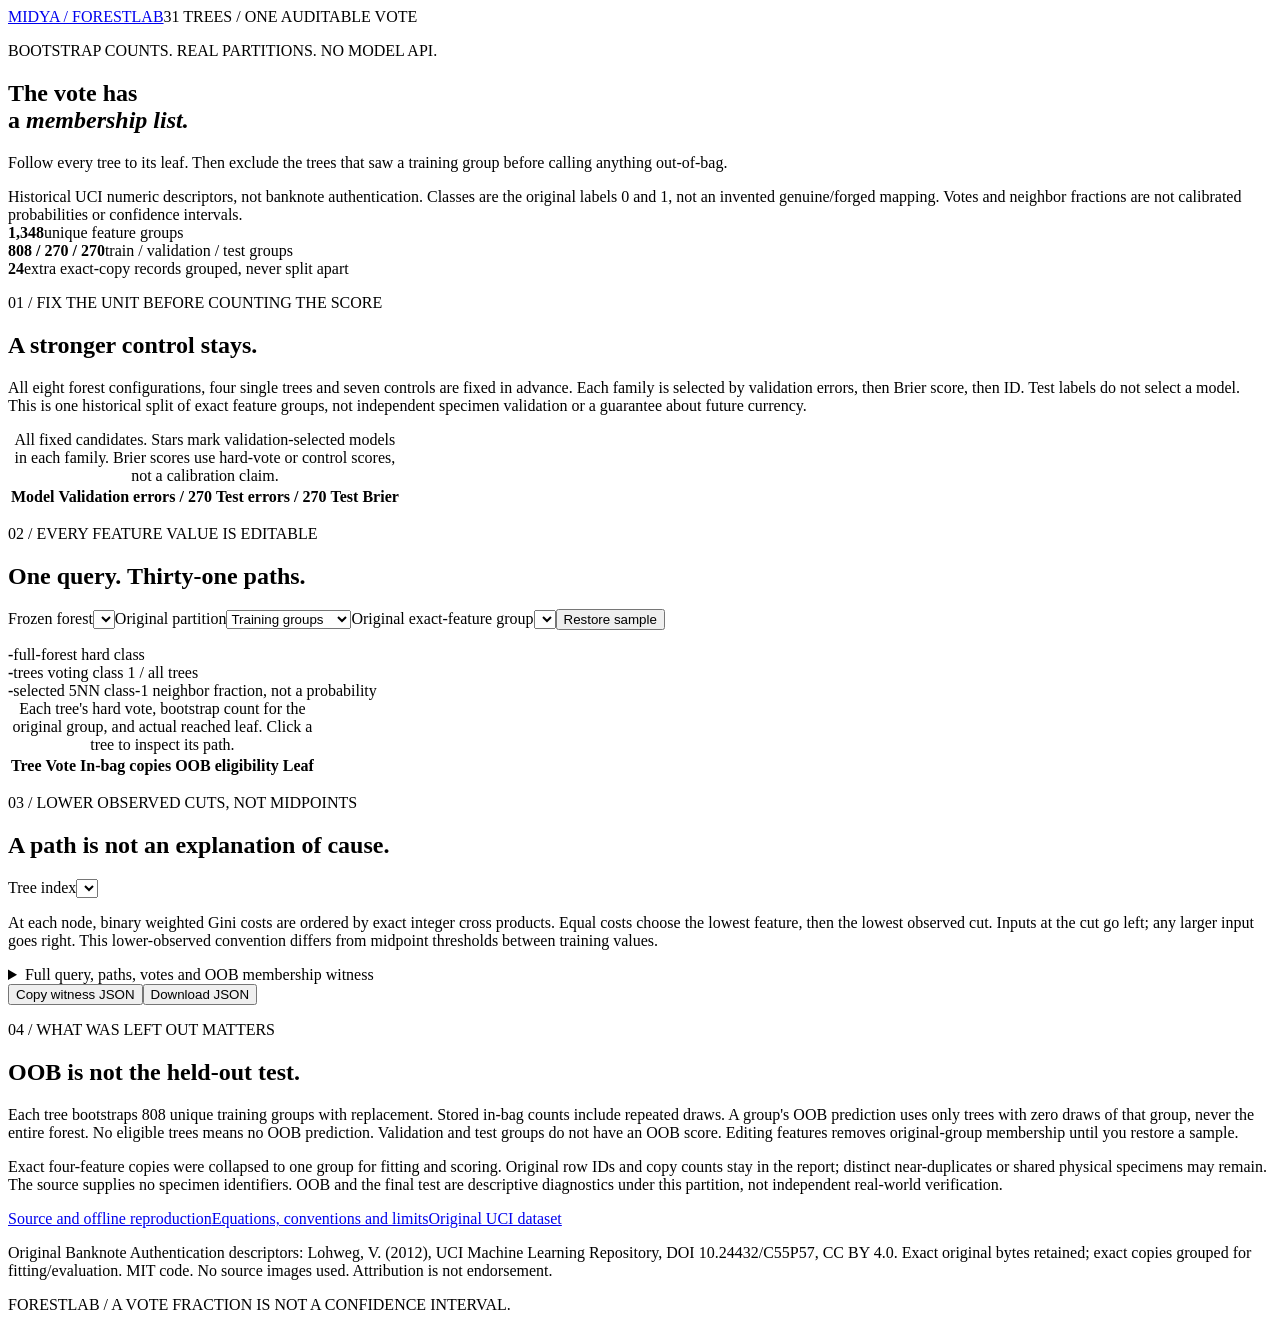
==== docs/index.html @ 5a65295c "Rename 15-index.html to index.html" ====
<!doctype html>
<html lang="en"><head><meta charset="utf-8"><meta name="viewport" content="width=device-width,initial-scale=1"><title>ForestLab | Votes have membership</title><meta name="description" content="From-scratch classification forests with exact Gini split ordering, original-data grouping and inspectable out-of-bag votes."><link rel="stylesheet" href="style.css"><script src="data.js" defer></script><script src="inference.js" defer></script><script src="app.js" defer></script></head><body>
<header><a href="https://github.com/midya8/forestlab">MIDYA / FORESTLAB</a><span>31 TREES / ONE AUDITABLE VOTE</span></header>
<main><section class="hero"><p class="eyebrow">BOOTSTRAP COUNTS. REAL PARTITIONS. NO MODEL API.</p><h1>The vote has<br>a <em>membership list.</em></h1><p class="lede">Follow every tree to its leaf. Then exclude the trees that saw a training group before calling anything out-of-bag.</p><aside>Historical UCI numeric descriptors, not banknote authentication. Classes are the original labels 0 and 1, not an invented genuine/forged mapping. Votes and neighbor fractions are not calibrated probabilities or confidence intervals.</aside><div class="stats"><div><b>1,348</b><span>unique feature groups</span></div><div><b>808 / 270 / 270</b><span>train / validation / test groups</span></div><div><b>24</b><span>extra exact-copy records grouped, never split apart</span></div></div></section>
<section><p class="eyebrow">01 / FIX THE UNIT BEFORE COUNTING THE SCORE</p><h2>A stronger control stays.</h2><p id="result-story"></p><p>All eight forest configurations, four single trees and seven controls are fixed in advance. Each family is selected by validation errors, then Brier score, then ID. Test labels do not select a model. This is one historical split of exact feature groups, not independent specimen validation or a guarantee about future currency.</p><div class="table-wrap"><table><caption>All fixed candidates. Stars mark validation-selected models in each family. Brier scores use hard-vote or control scores, not a calibration claim.</caption><thead><tr><th scope="col">Model</th><th scope="col">Validation errors / 270</th><th scope="col">Test errors / 270</th><th scope="col">Test Brier</th></tr></thead><tbody id="scores"></tbody></table></div></section>
<section><p class="eyebrow">02 / EVERY FEATURE VALUE IS EDITABLE</p><h2>One query. Thirty-one paths.</h2><div class="controls"><label>Frozen forest<select id="model"></select></label><label>Original partition<select id="partition"><option value="train">Training groups</option><option value="validation">Validation groups</option><option value="test">Test groups</option></select></label><label>Original exact-feature group<select id="sample"></select></label><button id="reset">Restore sample</button></div><div id="features" class="features"></div><p id="query-note" class="note"></p><div class="stats"><div><b id="prediction">-</b><span>full-forest hard class</span></div><div><b id="fraction">-</b><span>trees voting class 1 / all trees</span></div><div><b id="neighbor-score">-</b><span>selected 5NN class-1 neighbor fraction, not a probability</span></div></div><div id="oob" class="oob" role="status"></div><div class="table-wrap"><table><caption>Each tree's hard vote, bootstrap count for the original group, and actual reached leaf. Click a tree to inspect its path.</caption><thead><tr><th scope="col">Tree</th><th scope="col">Vote</th><th scope="col">In-bag copies</th><th scope="col">OOB eligibility</th><th scope="col">Leaf</th></tr></thead><tbody id="votes"></tbody></table></div></section>
<section><p class="eyebrow">03 / LOWER OBSERVED CUTS, NOT MIDPOINTS</p><h2 id="tree-title">A path is not an explanation of cause.</h2><label class="tree-select">Tree index<select id="tree"></select></label><p>At each node, binary weighted Gini costs are ordered by exact integer cross products. Equal costs choose the lowest feature, then the lowest observed cut. Inputs at the cut go left; any larger input goes right. This lower-observed convention differs from midpoint thresholds between training values.</p><div id="path"></div><p id="leaf" class="note"></p><details><summary>Full query, paths, votes and OOB membership witness</summary><pre id="witness"></pre></details><div class="actions"><button id="copy">Copy witness JSON</button><button id="download">Download JSON</button></div><p id="copy-status" role="status"></p><p id="neighbors"></p></section>
<section><p class="eyebrow">04 / WHAT WAS LEFT OUT MATTERS</p><h2>OOB is not the held-out test.</h2><p>Each tree bootstraps 808 unique training groups with replacement. Stored in-bag counts include repeated draws. A group's OOB prediction uses only trees with zero draws of that group, never the entire forest. No eligible trees means no OOB prediction. Validation and test groups do not have an OOB score. Editing features removes original-group membership until you restore a sample.</p><p>Exact four-feature copies were collapsed to one group for fitting and scoring. Original row IDs and copy counts stay in the report; distinct near-duplicates or shared physical specimens may remain. The source supplies no specimen identifiers. OOB and the final test are descriptive diagnostics under this partition, not independent real-world verification.</p><p id="audit-summary"></p><div class="links"><a href="https://github.com/midya8/forestlab">Source and offline reproduction</a><a href="https://github.com/midya8/forestlab/blob/main/METHOD.md">Equations, conventions and limits</a><a href="https://archive.ics.uci.edu/dataset/267/banknote+authentication">Original UCI dataset</a></div><p class="small">Original Banknote Authentication descriptors: Lohweg, V. (2012), UCI Machine Learning Repository, DOI 10.24432/C55P57, CC BY 4.0. Exact original bytes retained; exact copies grouped for fitting/evaluation. MIT code. No source images used. Attribution is not endorsement.</p></section>
</main><footer>FORESTLAB / A VOTE FRACTION IS NOT A CONFIDENCE INTERVAL.</footer></body></html>
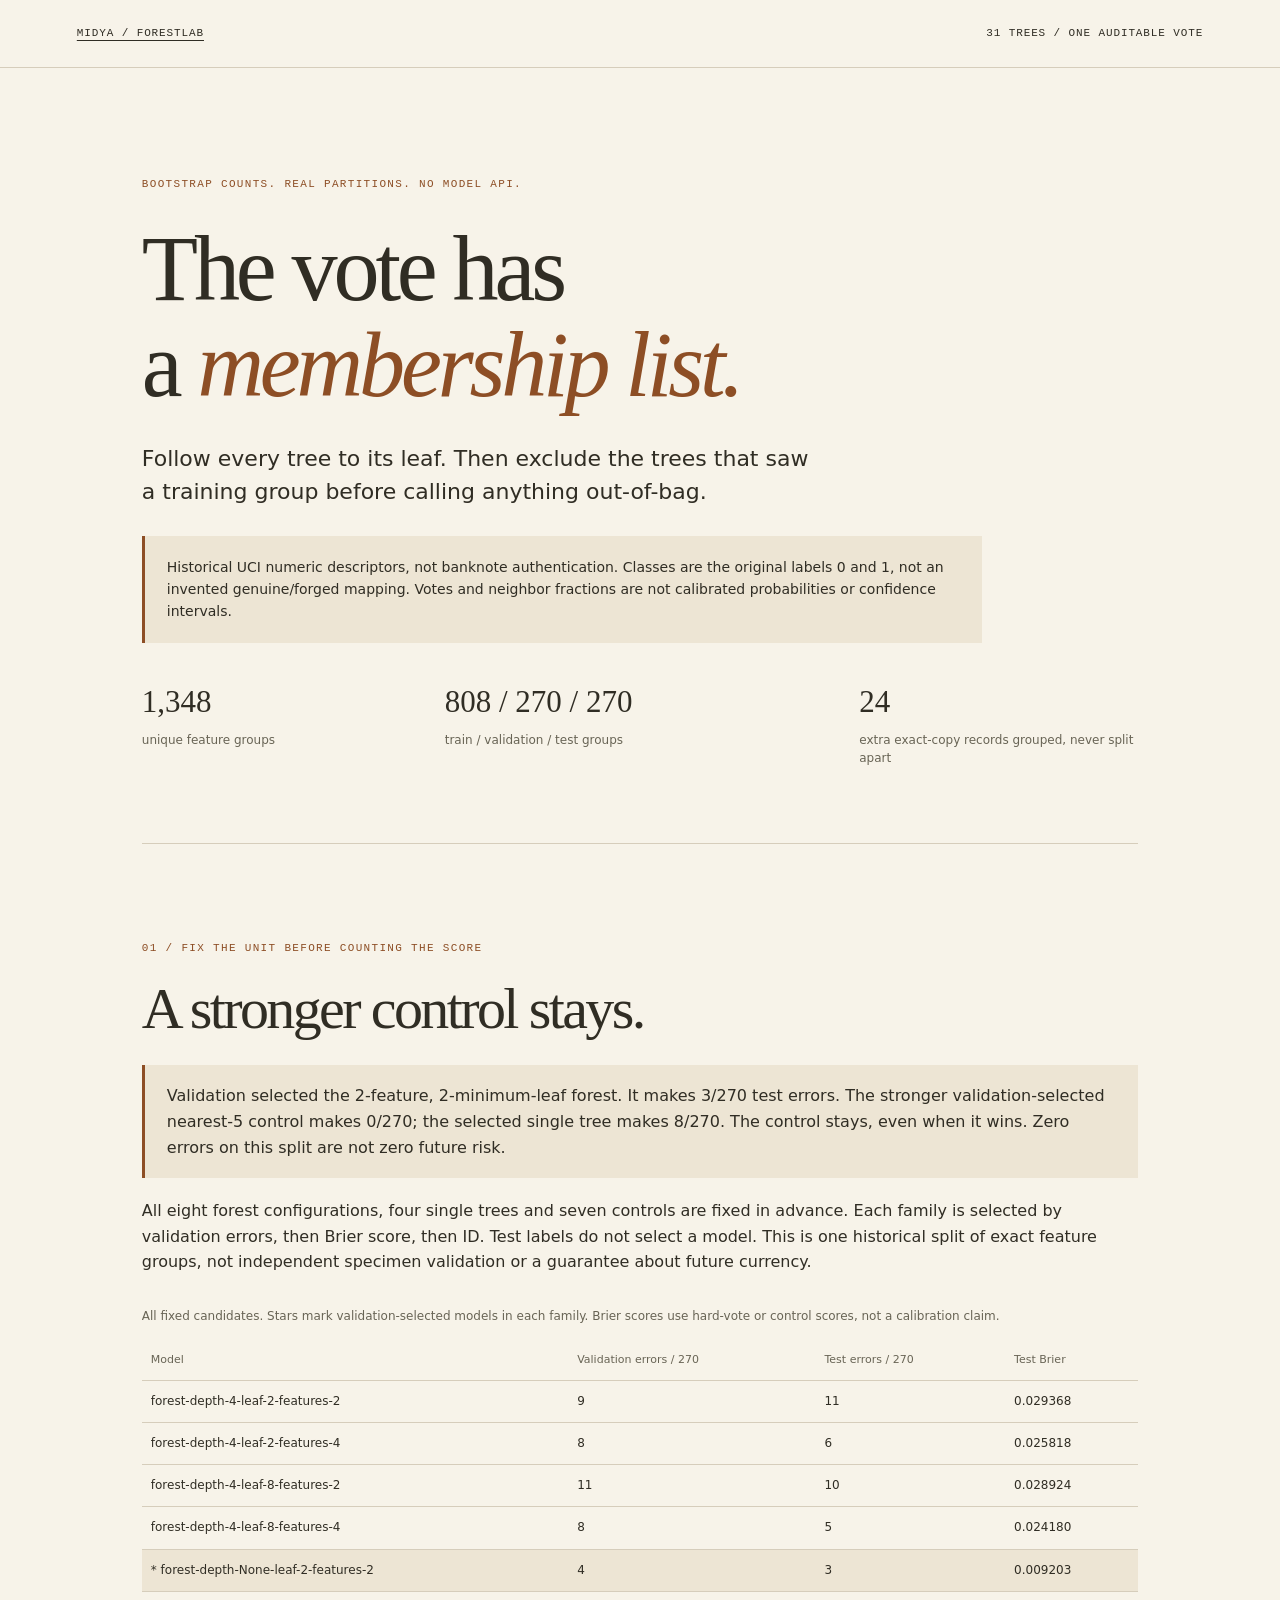
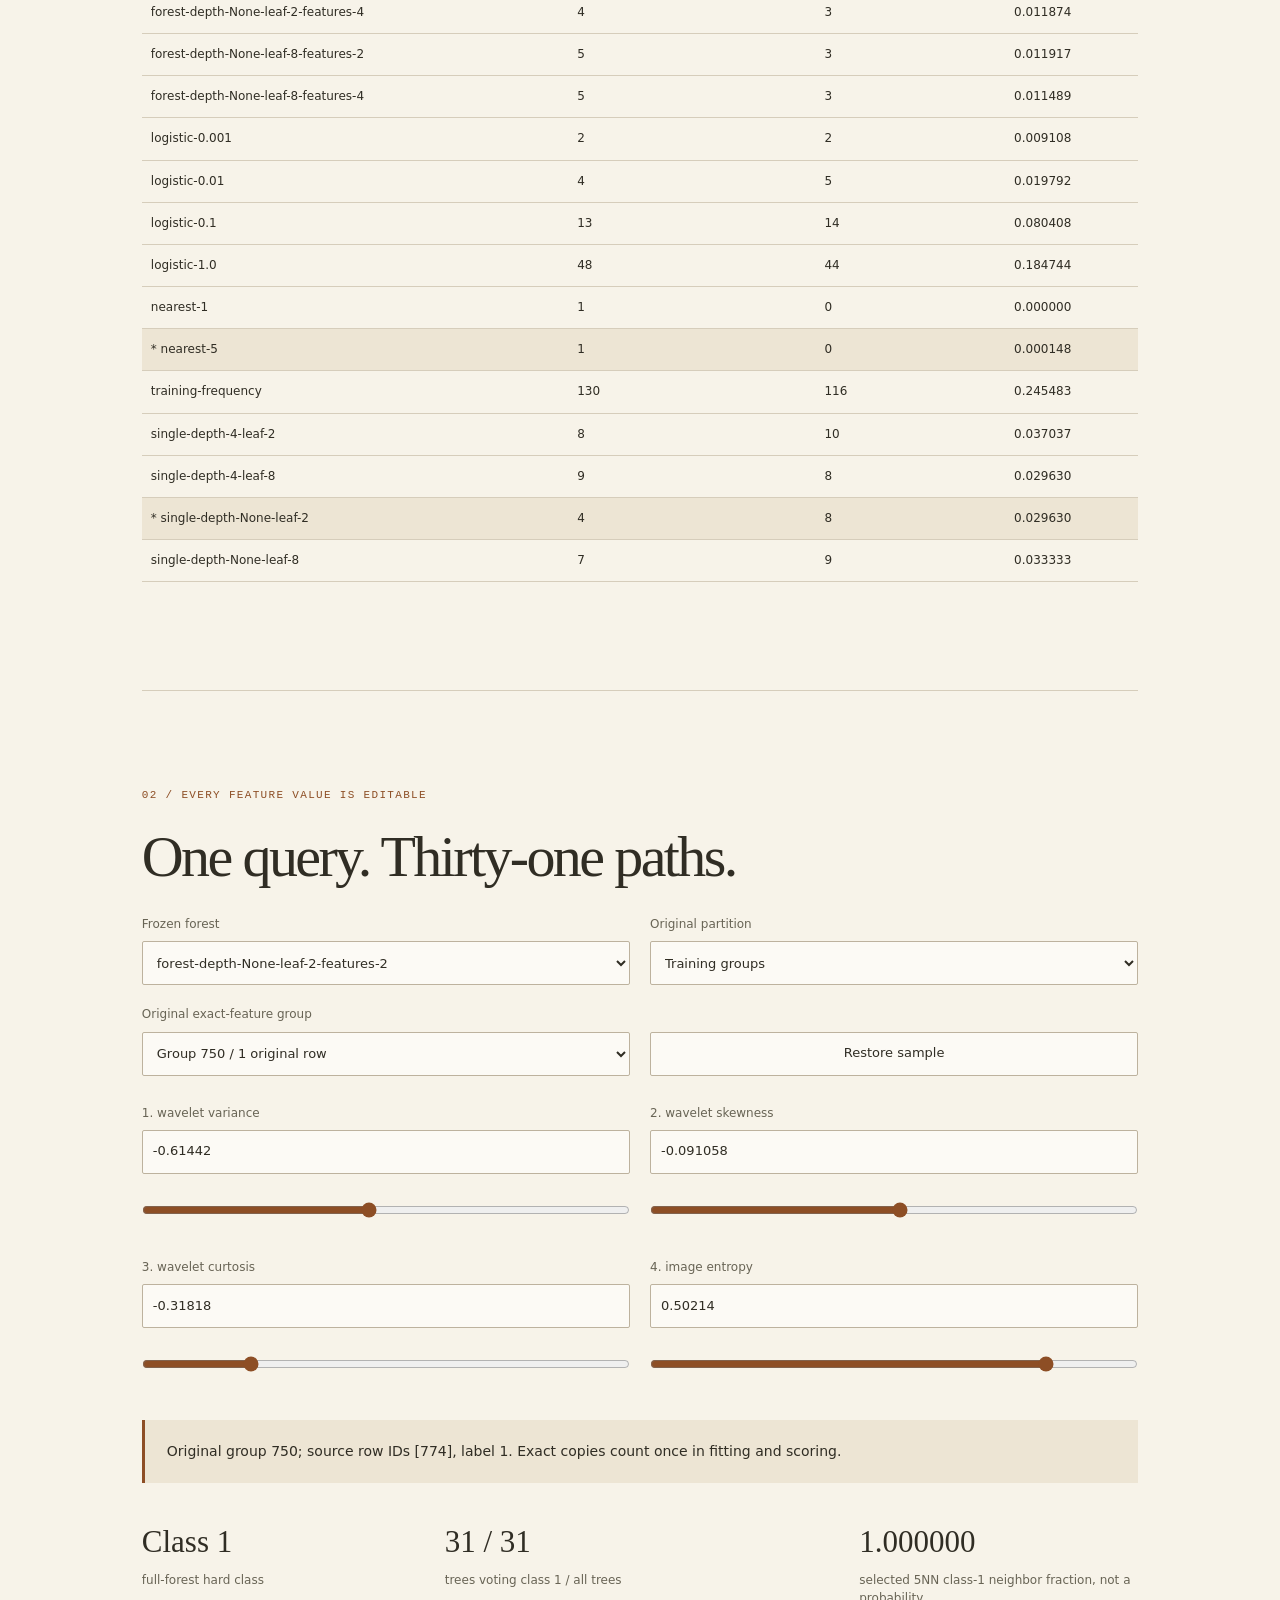
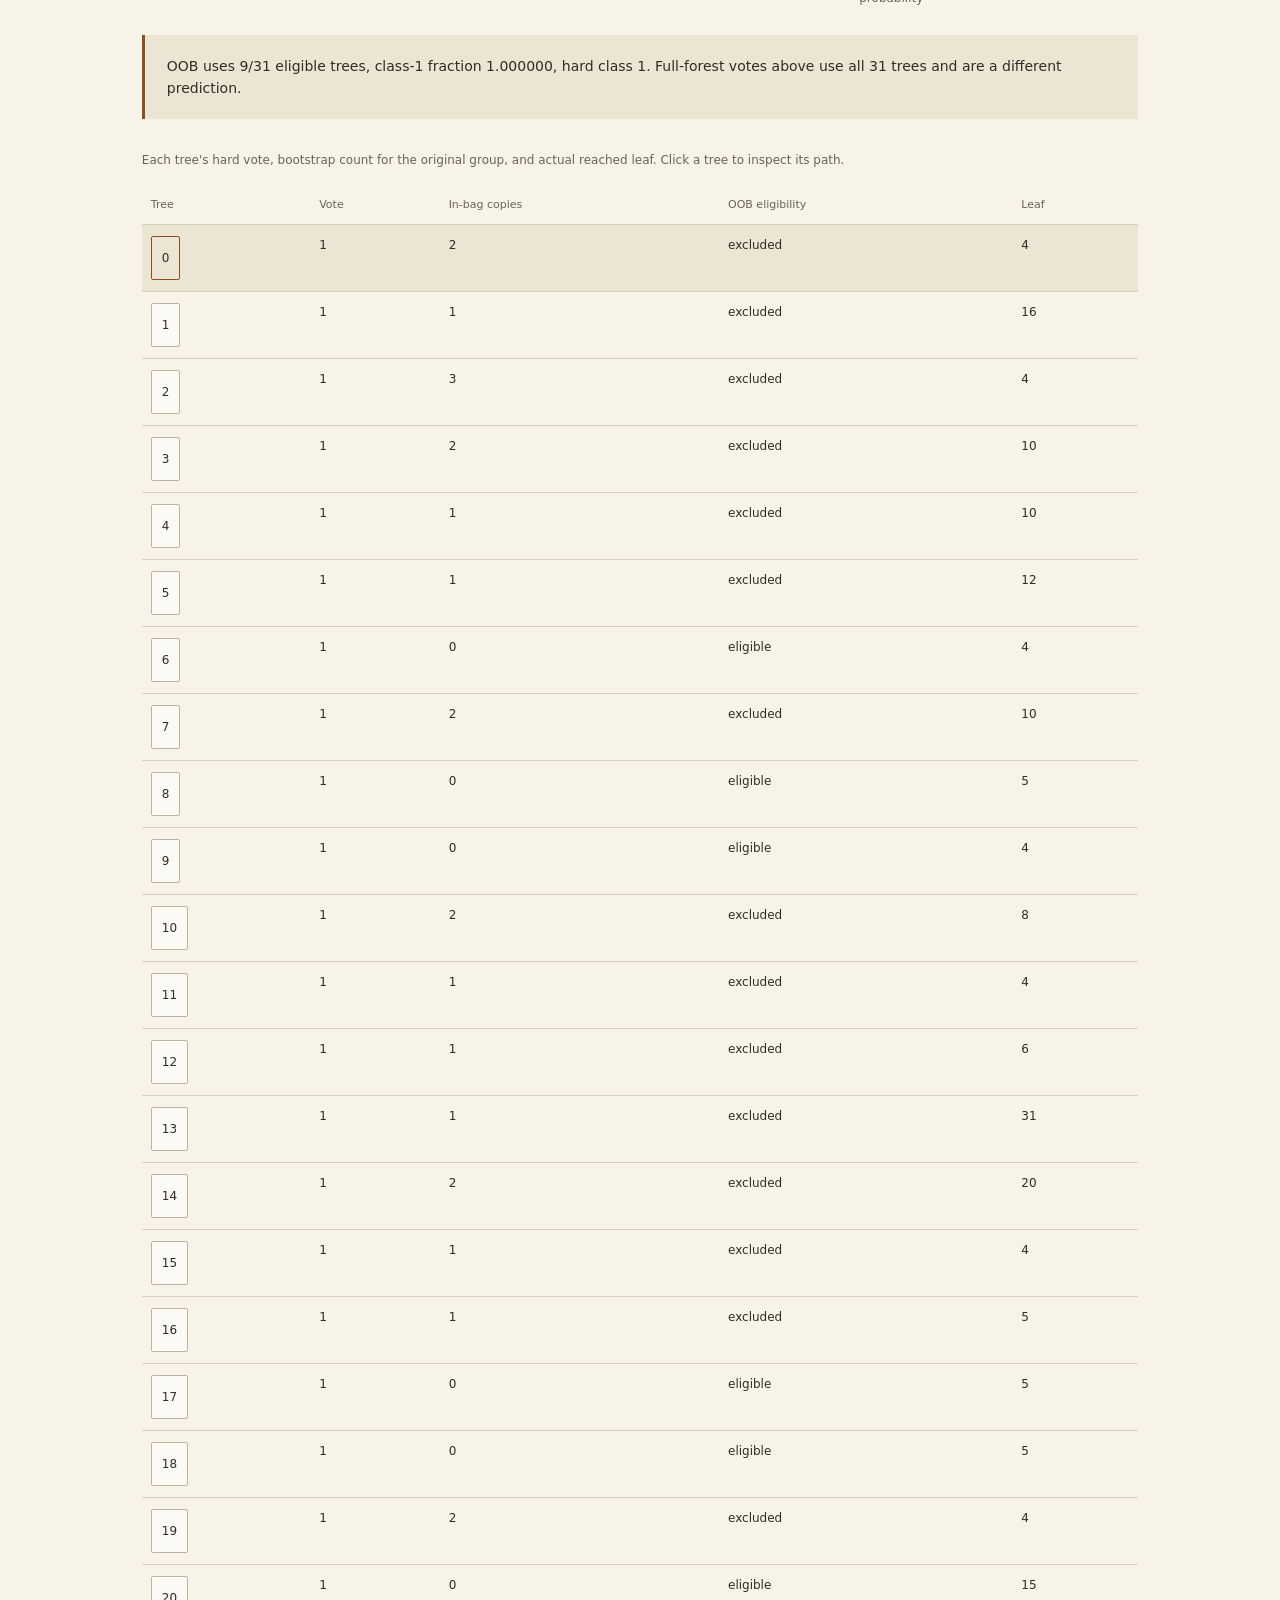
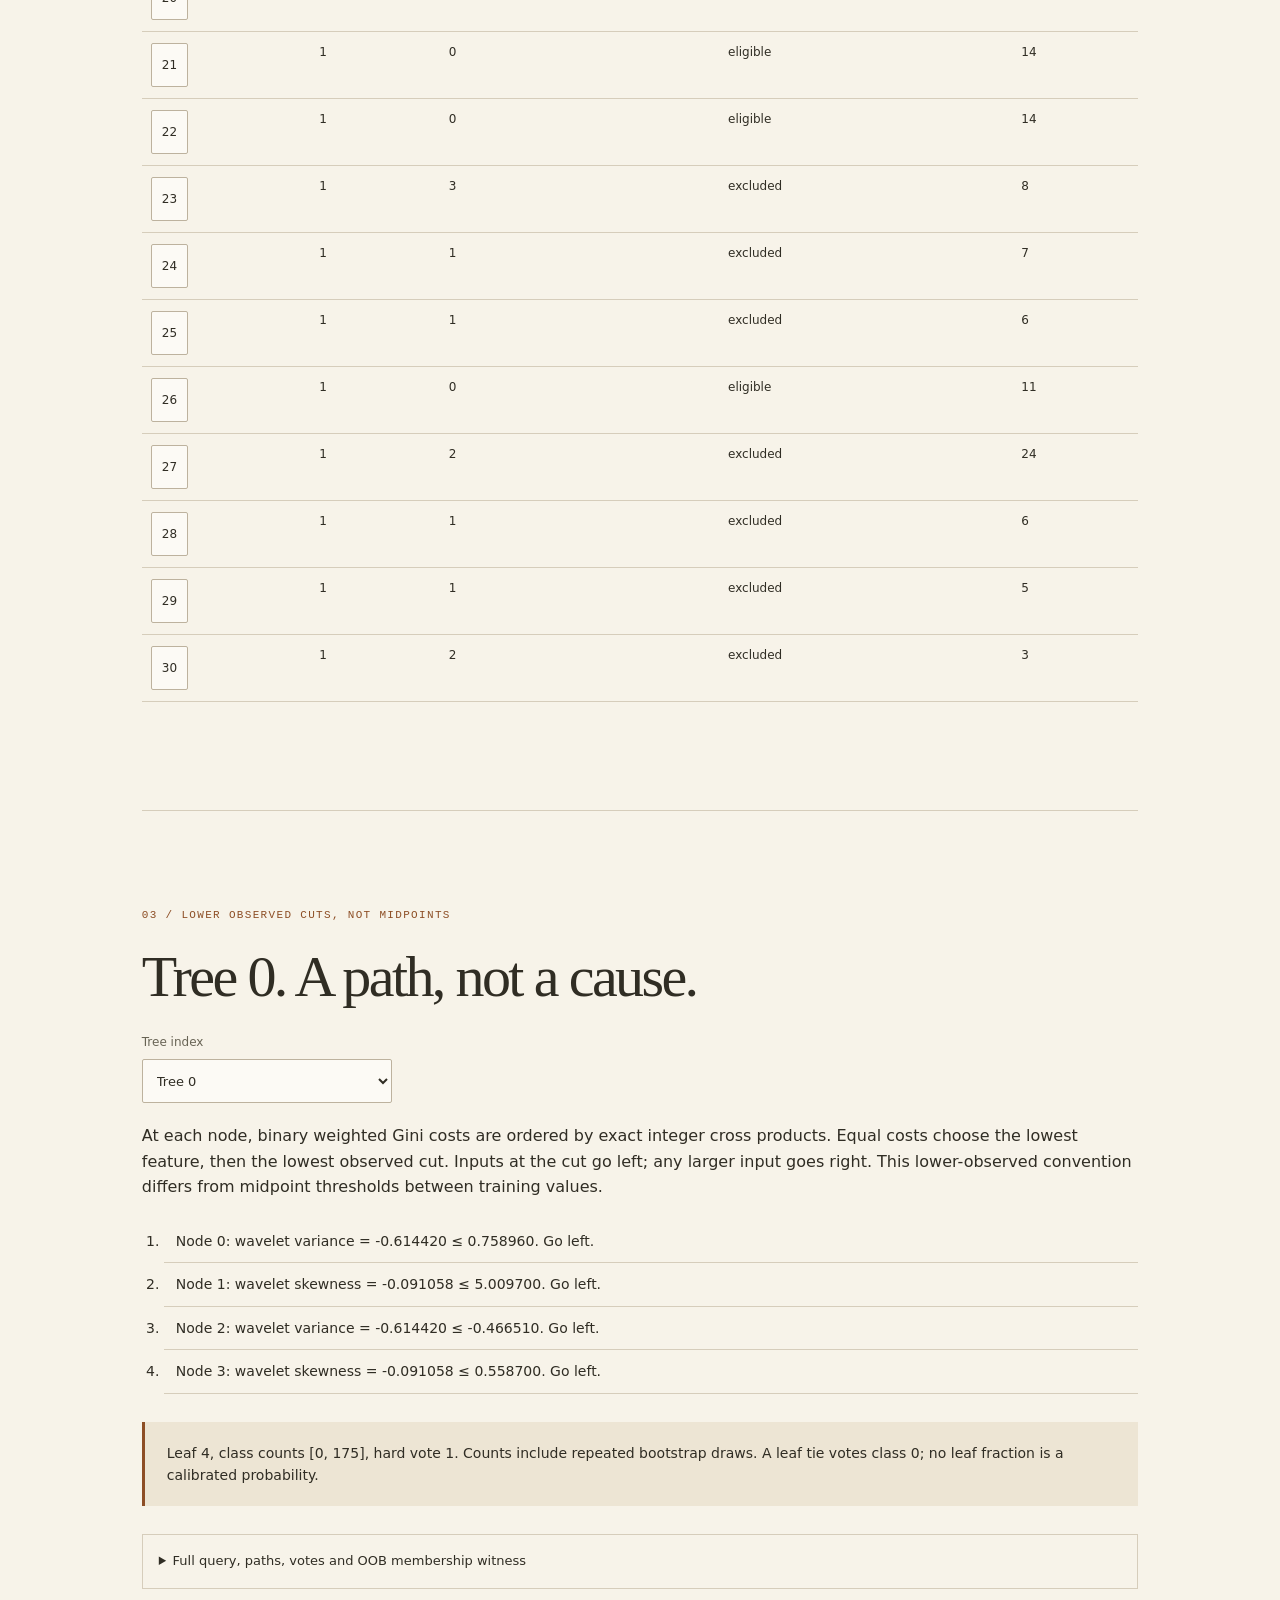
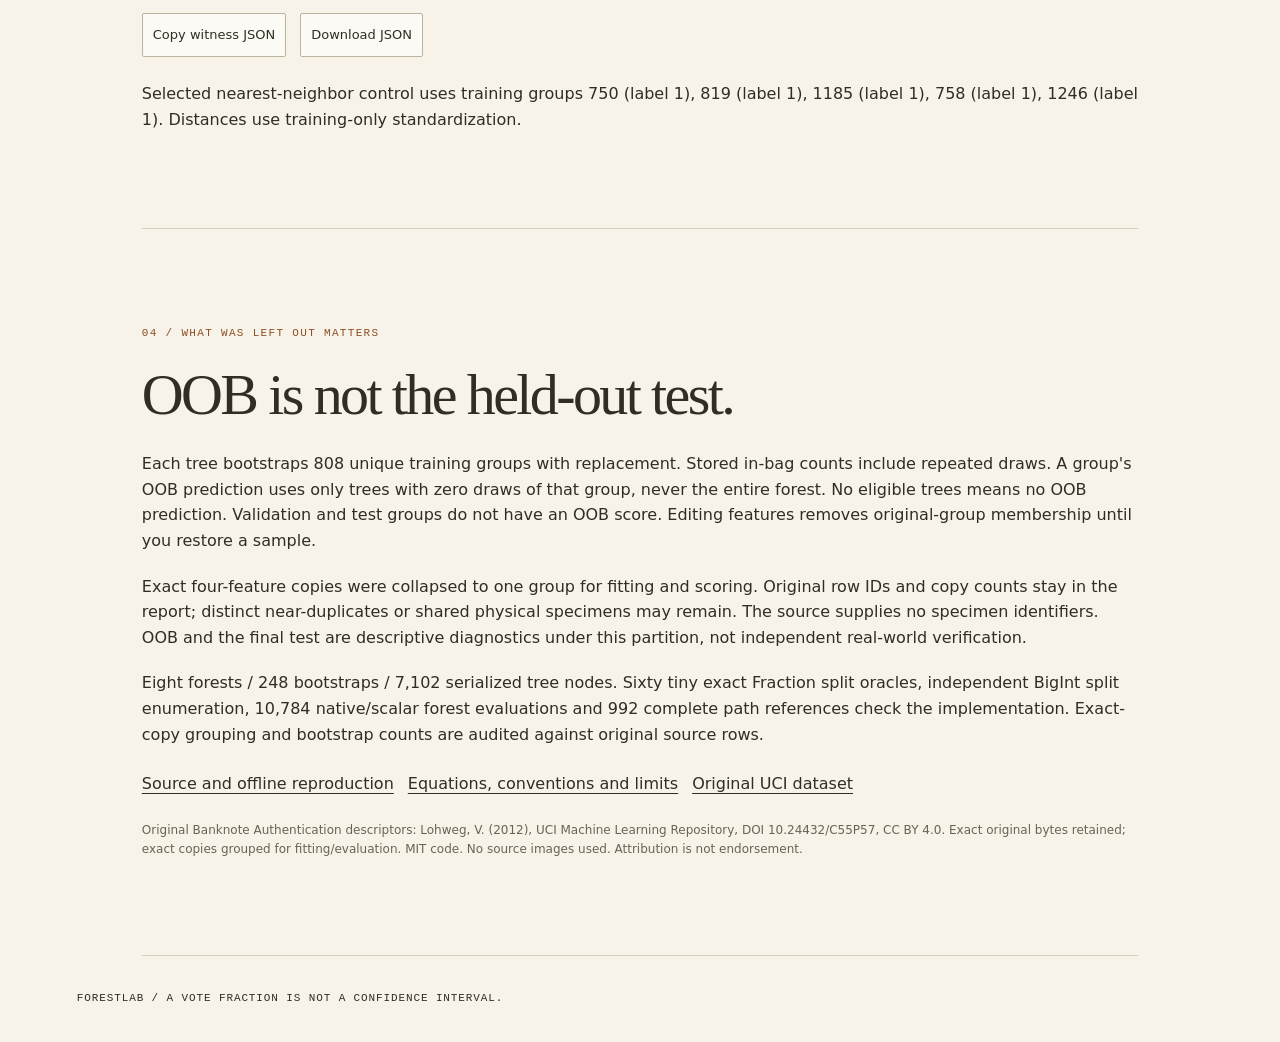
==== commit 26f91358: "Update index.html" ====
--- a/docs/index.html
+++ b/docs/index.html
@@ -1,5 +1,5 @@
 <!doctype html>
-<html lang="en"><head><meta charset="utf-8"><meta name="viewport" content="width=device-width,initial-scale=1"><title>ForestLab | Votes have membership</title><meta name="description" content="From-scratch classification forests with exact Gini split ordering, original-data grouping and inspectable out-of-bag votes."><link rel="stylesheet" href="style.css"><script src="data.js" defer></script><script src="inference.js" defer></script><script src="app.js" defer></script></head><body>
+<html lang="en"><head><meta charset="utf-8"><meta name="viewport" content="width=device-width,initial-scale=1"><title>ForestLab | Votes have membership</title><meta name="description" content="From-scratch classification forests with exact Gini split ordering, original-data grouping and inspectable out-of-bag votes."><link rel="stylesheet" href="style.css"><script src="archive-0.js" defer></script><script src="archive-1.js" defer></script><script src="archive-2.js" defer></script><script src="archive-3.js" defer></script><script src="data.js" defer></script><script src="inference.js" defer></script><script src="app.js" defer></script></head><body>
 <header><a href="https://github.com/midya8/forestlab">MIDYA / FORESTLAB</a><span>31 TREES / ONE AUDITABLE VOTE</span></header>
 <main><section class="hero"><p class="eyebrow">BOOTSTRAP COUNTS. REAL PARTITIONS. NO MODEL API.</p><h1>The vote has<br>a <em>membership list.</em></h1><p class="lede">Follow every tree to its leaf. Then exclude the trees that saw a training group before calling anything out-of-bag.</p><aside>Historical UCI numeric descriptors, not banknote authentication. Classes are the original labels 0 and 1, not an invented genuine/forged mapping. Votes and neighbor fractions are not calibrated probabilities or confidence intervals.</aside><div class="stats"><div><b>1,348</b><span>unique feature groups</span></div><div><b>808 / 270 / 270</b><span>train / validation / test groups</span></div><div><b>24</b><span>extra exact-copy records grouped, never split apart</span></div></div></section>
 <section><p class="eyebrow">01 / FIX THE UNIT BEFORE COUNTING THE SCORE</p><h2>A stronger control stays.</h2><p id="result-story"></p><p>All eight forest configurations, four single trees and seven controls are fixed in advance. Each family is selected by validation errors, then Brier score, then ID. Test labels do not select a model. This is one historical split of exact feature groups, not independent specimen validation or a guarantee about future currency.</p><div class="table-wrap"><table><caption>All fixed candidates. Stars mark validation-selected models in each family. Brier scores use hard-vote or control scores, not a calibration claim.</caption><thead><tr><th scope="col">Model</th><th scope="col">Validation errors / 270</th><th scope="col">Test errors / 270</th><th scope="col">Test Brier</th></tr></thead><tbody id="scores"></tbody></table></div></section>
--- a/docs/style.css
+++ b/docs/style.css
@@ -0,0 +1 @@
+:root{--paper:#f7f3e9;--ink:#302d24;--muted:#686455;--line:#d6cdbb;--accent:#8d4e25;--wash:#ede5d4}*{box-sizing:border-box}body{margin:0;background:var(--paper);color:var(--ink);font:16px/1.6 system-ui,sans-serif}header,footer{max-width:1320px;margin:auto;padding:26px 6%;display:flex;justify-content:space-between;gap:20px;border-bottom:1px solid var(--line);font:11px/1.4 ui-monospace,monospace;letter-spacing:.08em}a{color:inherit;text-underline-offset:4px}main{max-width:1150px;padding:0 6%;margin:auto}section{padding:76px 0;border-bottom:1px solid var(--line)}.hero{padding-top:88px}.eyebrow{font:11px/1.6 ui-monospace,monospace;letter-spacing:.12em;color:var(--accent)}h1,h2{font-family:Georgia,serif;font-weight:400;letter-spacing:-.045em;line-height:1.04}h1{font-size:clamp(54px,7.2vw,97px);margin:28px 0}h1 em{color:var(--accent)}h2{font-size:clamp(35px,4.7vw,58px);margin:22px 0 26px}.lede{max-width:670px;font-size:22px;line-height:1.5}p{max-width:100%;margin:20px 0}aside,.note,.oob{padding:20px 22px;border-left:3px solid var(--accent);background:var(--wash);margin:28px 0;font-size:14px}aside{max-width:840px}.stats{display:grid;grid-template-columns:1fr 1.4fr 1fr;gap:24px;margin:40px 0 0}.stats b{display:block;font-family:Georgia,serif;font-size:31px;font-weight:400;line-height:1.25;overflow-wrap:anywhere}.stats span{display:block;color:var(--muted);font-size:12px;line-height:1.5;margin-top:9px}.controls,.features{display:grid;grid-template-columns:1fr 1fr;gap:20px;align-items:end;margin:28px 0}label{display:block;color:var(--muted);font-size:12px}input,select,button{font:inherit;color:var(--ink);background:#fcfaf5;border:1px solid #bdb29e;border-radius:2px;padding:10px;max-width:100%;min-width:0}input[type=number],select{display:block;width:100%;margin:7px 0 0;font-size:13px}input[type=range]{width:100%;padding:0;accent-color:var(--accent);margin:14px 0 0}button{cursor:pointer;font-size:13px}input,select,button{min-height:44px}button:hover,button[aria-pressed=true]{background:var(--wash);border-color:var(--accent)}:focus-visible{outline:3px solid #a5753a;outline-offset:3px}.table-wrap{overflow-x:auto;margin:32px 0}table{width:100%;border-collapse:collapse;text-align:left;font-size:12px}caption{text-align:left;font-size:12px;color:var(--muted);margin-bottom:14px}th{color:var(--muted);font-size:11px;font-weight:500}td,th{padding:11px 9px;border-bottom:1px solid var(--line);vertical-align:top}td:first-child{overflow-wrap:anywhere}tr.selected{background:var(--wash)}#votes button{padding:3px 10px;font-size:12px}#path ol{padding-left:22px}#path li{padding:10px 12px;border-bottom:1px solid var(--line);font-size:14px}.tree-select{max-width:250px}.actions,.links{display:flex;flex-wrap:wrap;gap:14px;margin:24px 0}details{border:1px solid var(--line);padding:16px;margin-top:26px;font-size:13px}summary{cursor:pointer}pre{white-space:pre-wrap;overflow-wrap:anywhere;max-height:430px;overflow:auto;font-size:11px;line-height:1.5}#copy-status,.small{font-size:12px;color:var(--muted)}#result-story{border-left:3px solid var(--accent);padding:18px 22px;background:var(--wash)}footer{border:0;padding-top:35px;padding-bottom:35px}@media(max-width:600px){header{padding:20px 6%;font-size:9px}header span{max-width:135px;text-align:right}section{padding:50px 0}.hero{padding-top:55px}h1{font-size:53px}.lede{font-size:19px}.stats{grid-template-columns:1fr;gap:23px;margin-top:30px}.stats b{font-size:29px}.controls,.features{grid-template-columns:1fr;gap:17px}aside,.note,.oob{padding:16px;font-size:13px}.table-wrap{margin:24px 0}td,th{padding:9px 5px;font-size:10px}#votes td,#votes th{font-size:11px}button{min-height:44px}.links{display:grid;gap:14px;font-size:13px}}
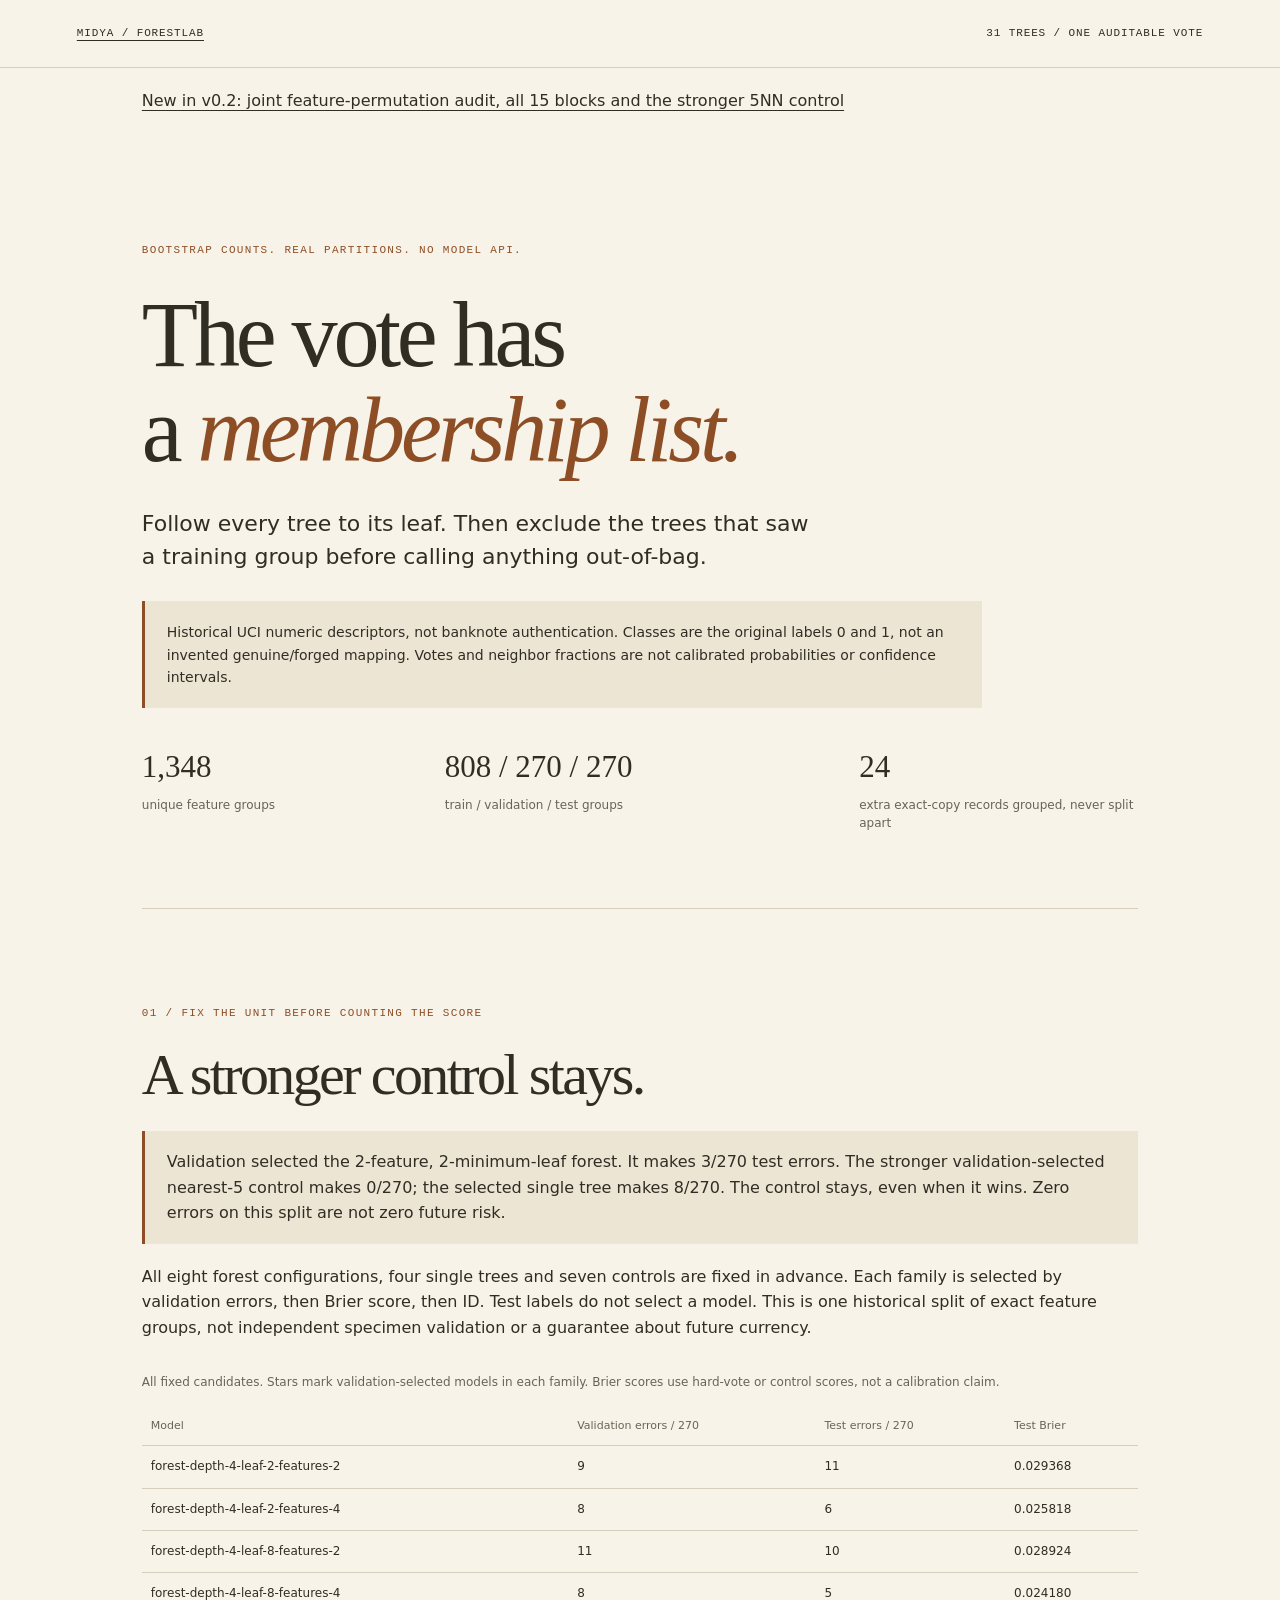
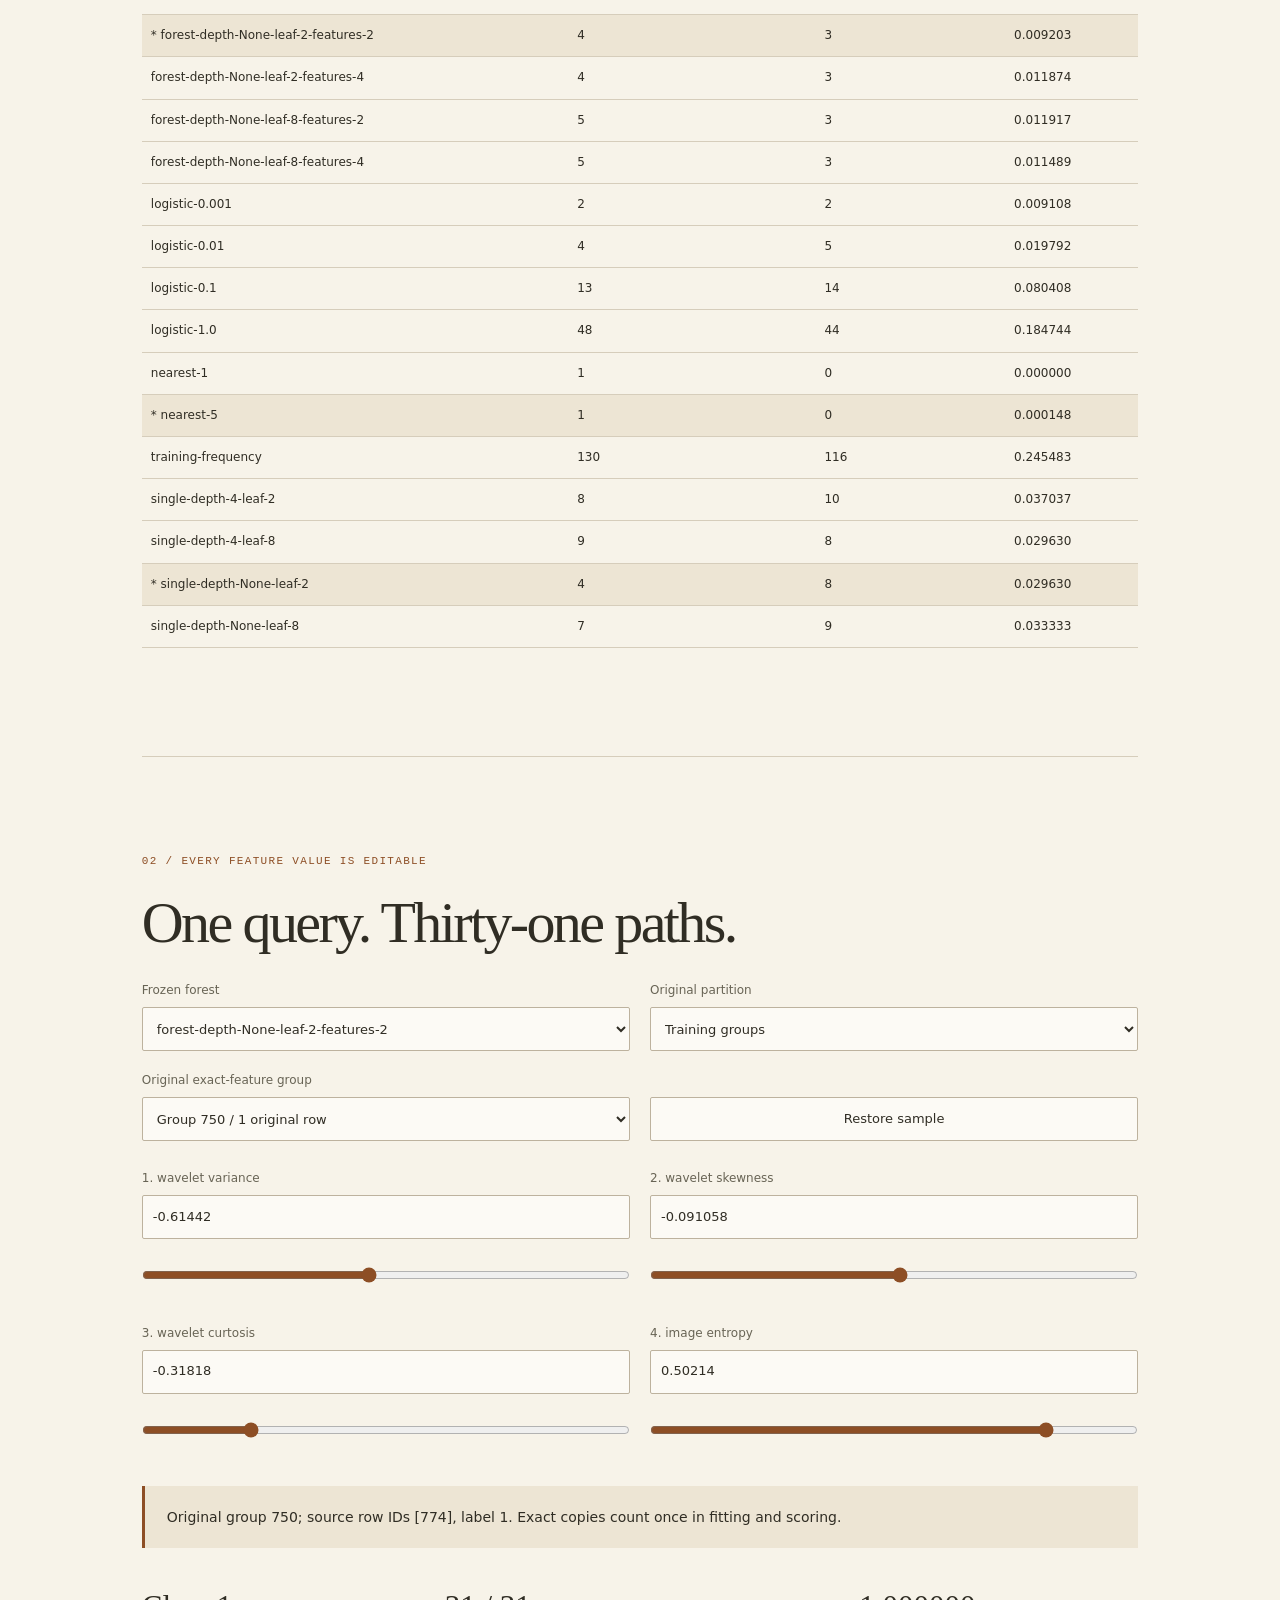
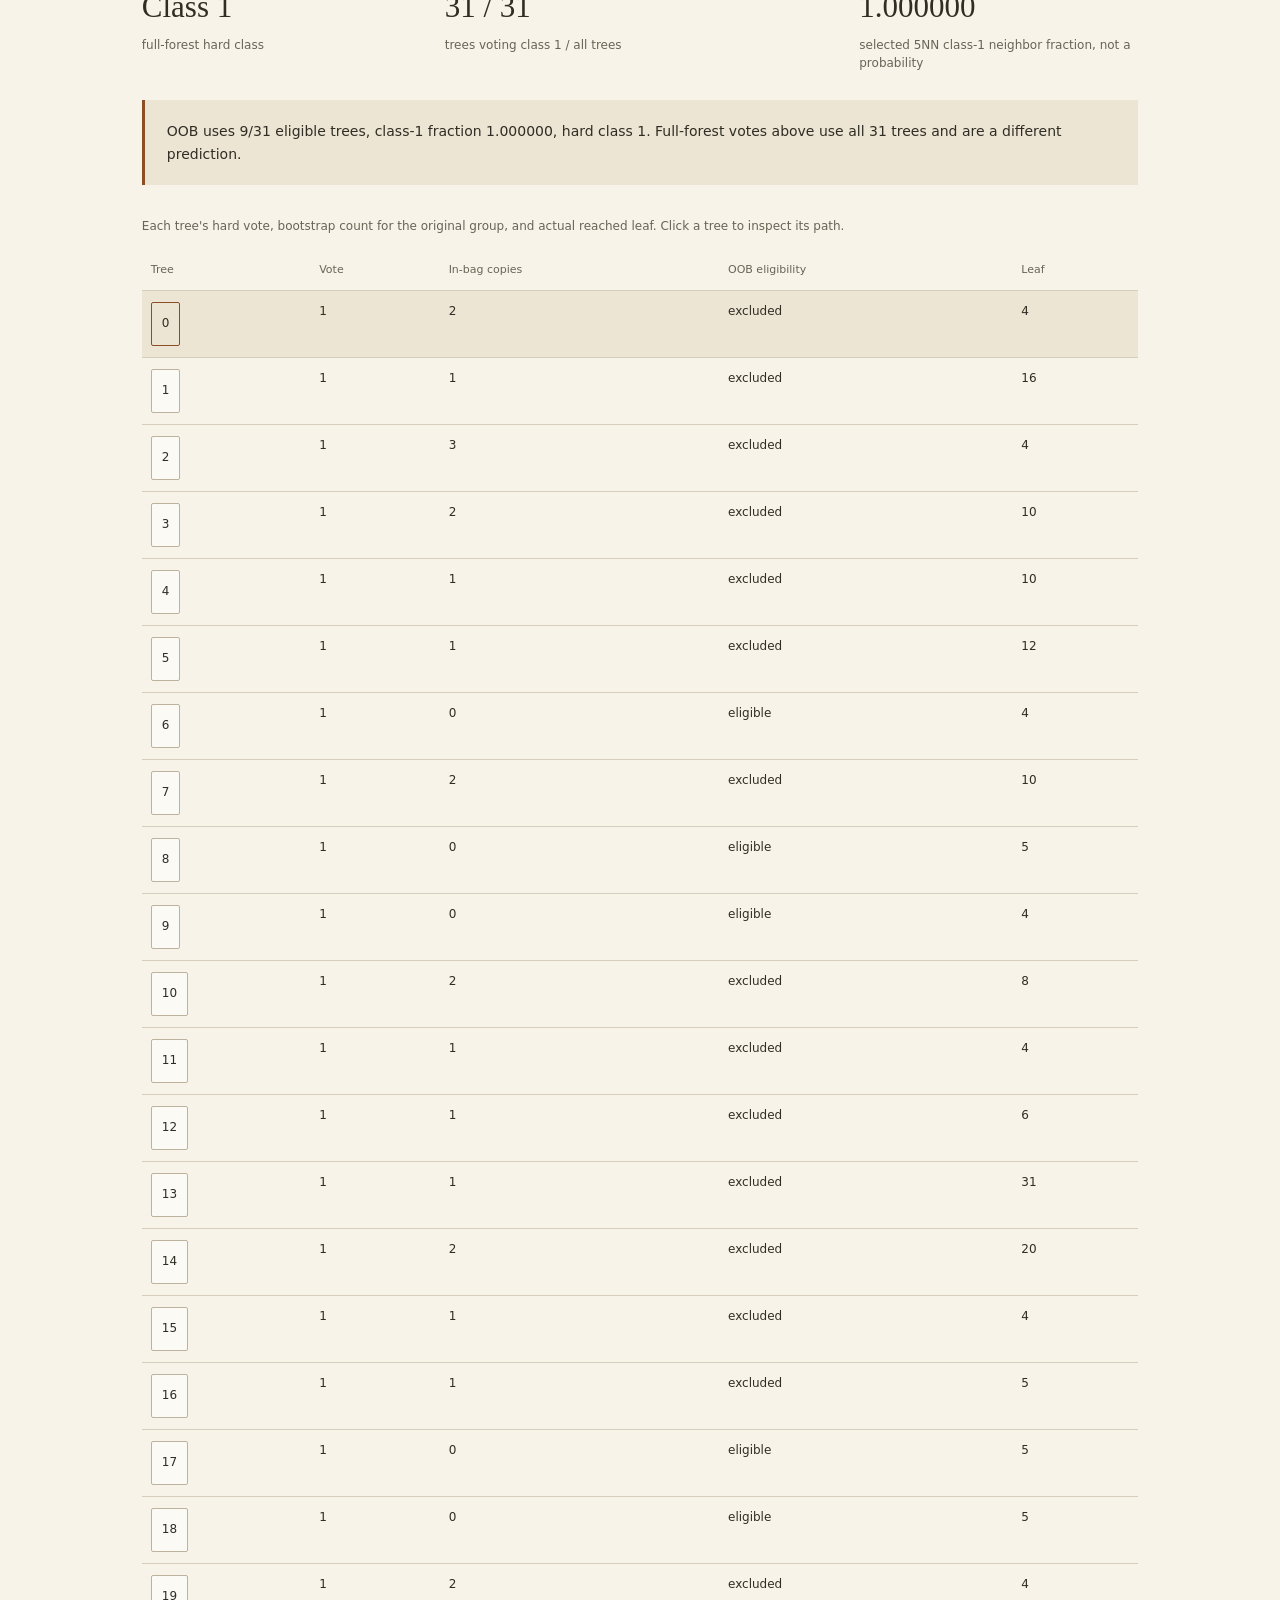
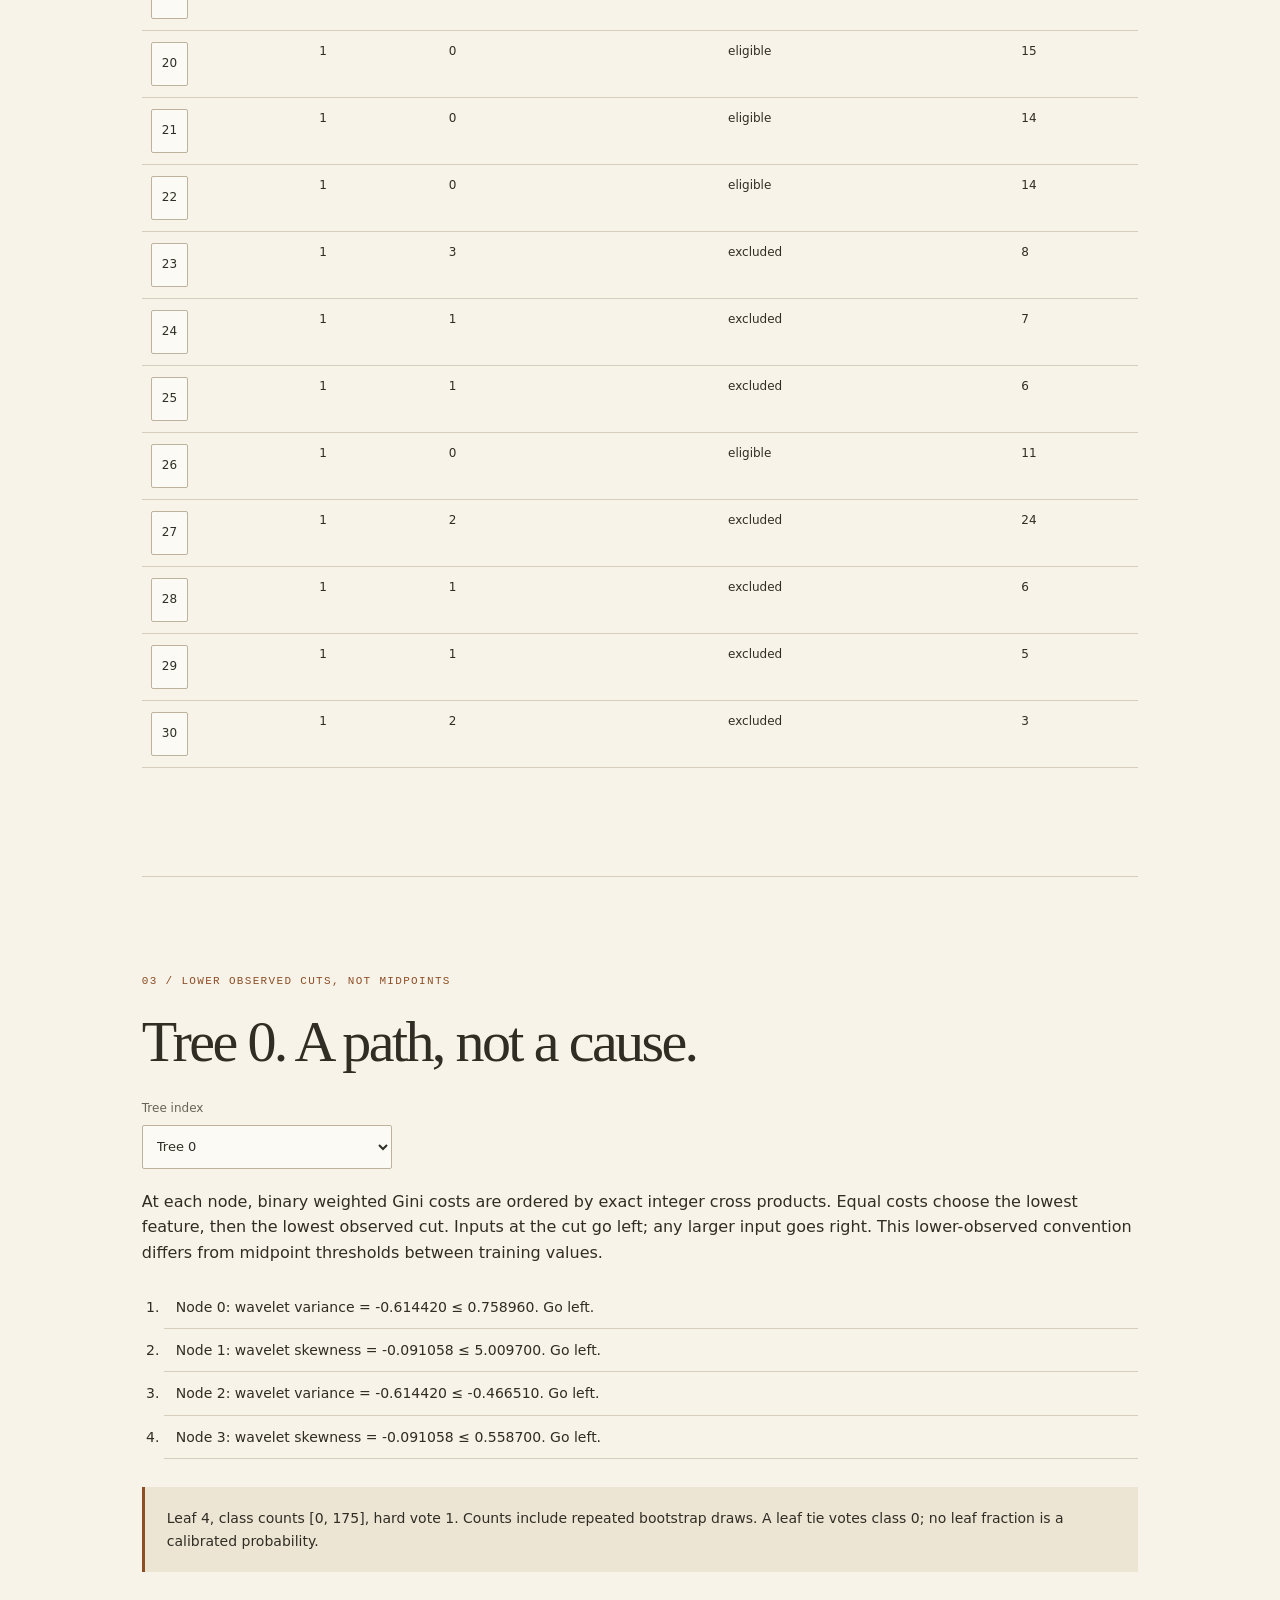
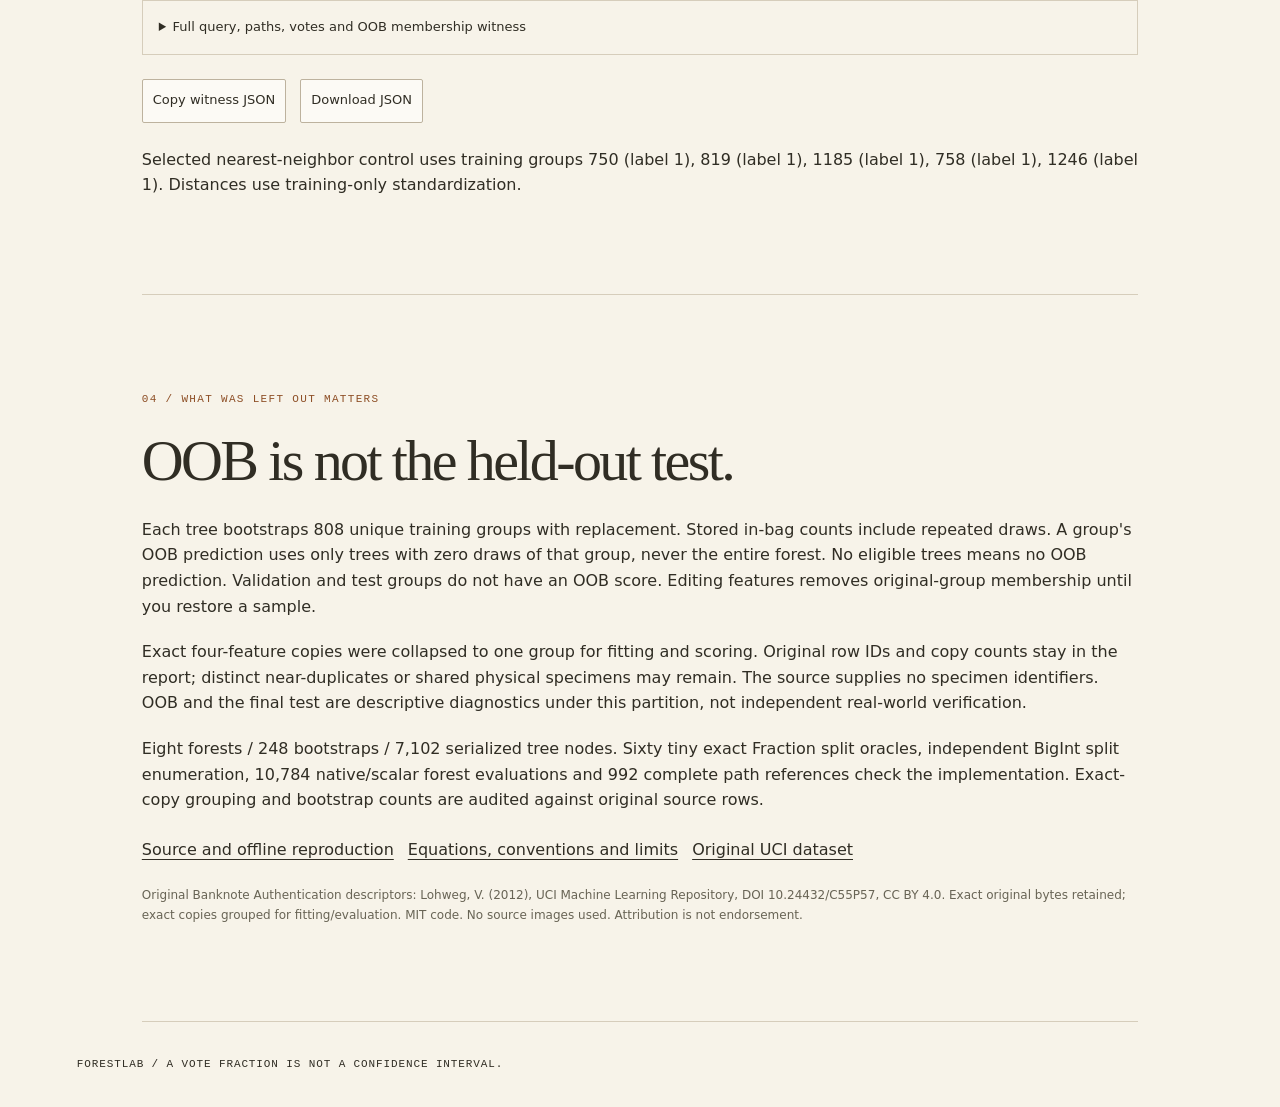
==== commit 11e00e3d: "Update index.html" ====
--- a/docs/index.html
+++ b/docs/index.html
@@ -1,7 +1,8 @@
 <!doctype html>
 <html lang="en"><head><meta charset="utf-8"><meta name="viewport" content="width=device-width,initial-scale=1"><title>ForestLab | Votes have membership</title><meta name="description" content="From-scratch classification forests with exact Gini split ordering, original-data grouping and inspectable out-of-bag votes."><link rel="stylesheet" href="style.css"><script src="archive-0.js" defer></script><script src="archive-1.js" defer></script><script src="archive-2.js" defer></script><script src="archive-3.js" defer></script><script src="data.js" defer></script><script src="inference.js" defer></script><script src="app.js" defer></script></head><body>
 <header><a href="https://github.com/midya8/forestlab">MIDYA / FORESTLAB</a><span>31 TREES / ONE AUDITABLE VOTE</span></header>
-<main><section class="hero"><p class="eyebrow">BOOTSTRAP COUNTS. REAL PARTITIONS. NO MODEL API.</p><h1>The vote has<br>a <em>membership list.</em></h1><p class="lede">Follow every tree to its leaf. Then exclude the trees that saw a training group before calling anything out-of-bag.</p><aside>Historical UCI numeric descriptors, not banknote authentication. Classes are the original labels 0 and 1, not an invented genuine/forged mapping. Votes and neighbor fractions are not calibrated probabilities or confidence intervals.</aside><div class="stats"><div><b>1,348</b><span>unique feature groups</span></div><div><b>808 / 270 / 270</b><span>train / validation / test groups</span></div><div><b>24</b><span>extra exact-copy records grouped, never split apart</span></div></div></section>
+<main>
+<p><a href="permutation.html">New in v0.2: joint feature-permutation audit, all 15 blocks and the stronger 5NN control</a></p><section class="hero"><p class="eyebrow">BOOTSTRAP COUNTS. REAL PARTITIONS. NO MODEL API.</p><h1>The vote has<br>a <em>membership list.</em></h1><p class="lede">Follow every tree to its leaf. Then exclude the trees that saw a training group before calling anything out-of-bag.</p><aside>Historical UCI numeric descriptors, not banknote authentication. Classes are the original labels 0 and 1, not an invented genuine/forged mapping. Votes and neighbor fractions are not calibrated probabilities or confidence intervals.</aside><div class="stats"><div><b>1,348</b><span>unique feature groups</span></div><div><b>808 / 270 / 270</b><span>train / validation / test groups</span></div><div><b>24</b><span>extra exact-copy records grouped, never split apart</span></div></div></section>
 <section><p class="eyebrow">01 / FIX THE UNIT BEFORE COUNTING THE SCORE</p><h2>A stronger control stays.</h2><p id="result-story"></p><p>All eight forest configurations, four single trees and seven controls are fixed in advance. Each family is selected by validation errors, then Brier score, then ID. Test labels do not select a model. This is one historical split of exact feature groups, not independent specimen validation or a guarantee about future currency.</p><div class="table-wrap"><table><caption>All fixed candidates. Stars mark validation-selected models in each family. Brier scores use hard-vote or control scores, not a calibration claim.</caption><thead><tr><th scope="col">Model</th><th scope="col">Validation errors / 270</th><th scope="col">Test errors / 270</th><th scope="col">Test Brier</th></tr></thead><tbody id="scores"></tbody></table></div></section>
 <section><p class="eyebrow">02 / EVERY FEATURE VALUE IS EDITABLE</p><h2>One query. Thirty-one paths.</h2><div class="controls"><label>Frozen forest<select id="model"></select></label><label>Original partition<select id="partition"><option value="train">Training groups</option><option value="validation">Validation groups</option><option value="test">Test groups</option></select></label><label>Original exact-feature group<select id="sample"></select></label><button id="reset">Restore sample</button></div><div id="features" class="features"></div><p id="query-note" class="note"></p><div class="stats"><div><b id="prediction">-</b><span>full-forest hard class</span></div><div><b id="fraction">-</b><span>trees voting class 1 / all trees</span></div><div><b id="neighbor-score">-</b><span>selected 5NN class-1 neighbor fraction, not a probability</span></div></div><div id="oob" class="oob" role="status"></div><div class="table-wrap"><table><caption>Each tree's hard vote, bootstrap count for the original group, and actual reached leaf. Click a tree to inspect its path.</caption><thead><tr><th scope="col">Tree</th><th scope="col">Vote</th><th scope="col">In-bag copies</th><th scope="col">OOB eligibility</th><th scope="col">Leaf</th></tr></thead><tbody id="votes"></tbody></table></div></section>
 <section><p class="eyebrow">03 / LOWER OBSERVED CUTS, NOT MIDPOINTS</p><h2 id="tree-title">A path is not an explanation of cause.</h2><label class="tree-select">Tree index<select id="tree"></select></label><p>At each node, binary weighted Gini costs are ordered by exact integer cross products. Equal costs choose the lowest feature, then the lowest observed cut. Inputs at the cut go left; any larger input goes right. This lower-observed convention differs from midpoint thresholds between training values.</p><div id="path"></div><p id="leaf" class="note"></p><details><summary>Full query, paths, votes and OOB membership witness</summary><pre id="witness"></pre></details><div class="actions"><button id="copy">Copy witness JSON</button><button id="download">Download JSON</button></div><p id="copy-status" role="status"></p><p id="neighbors"></p></section>
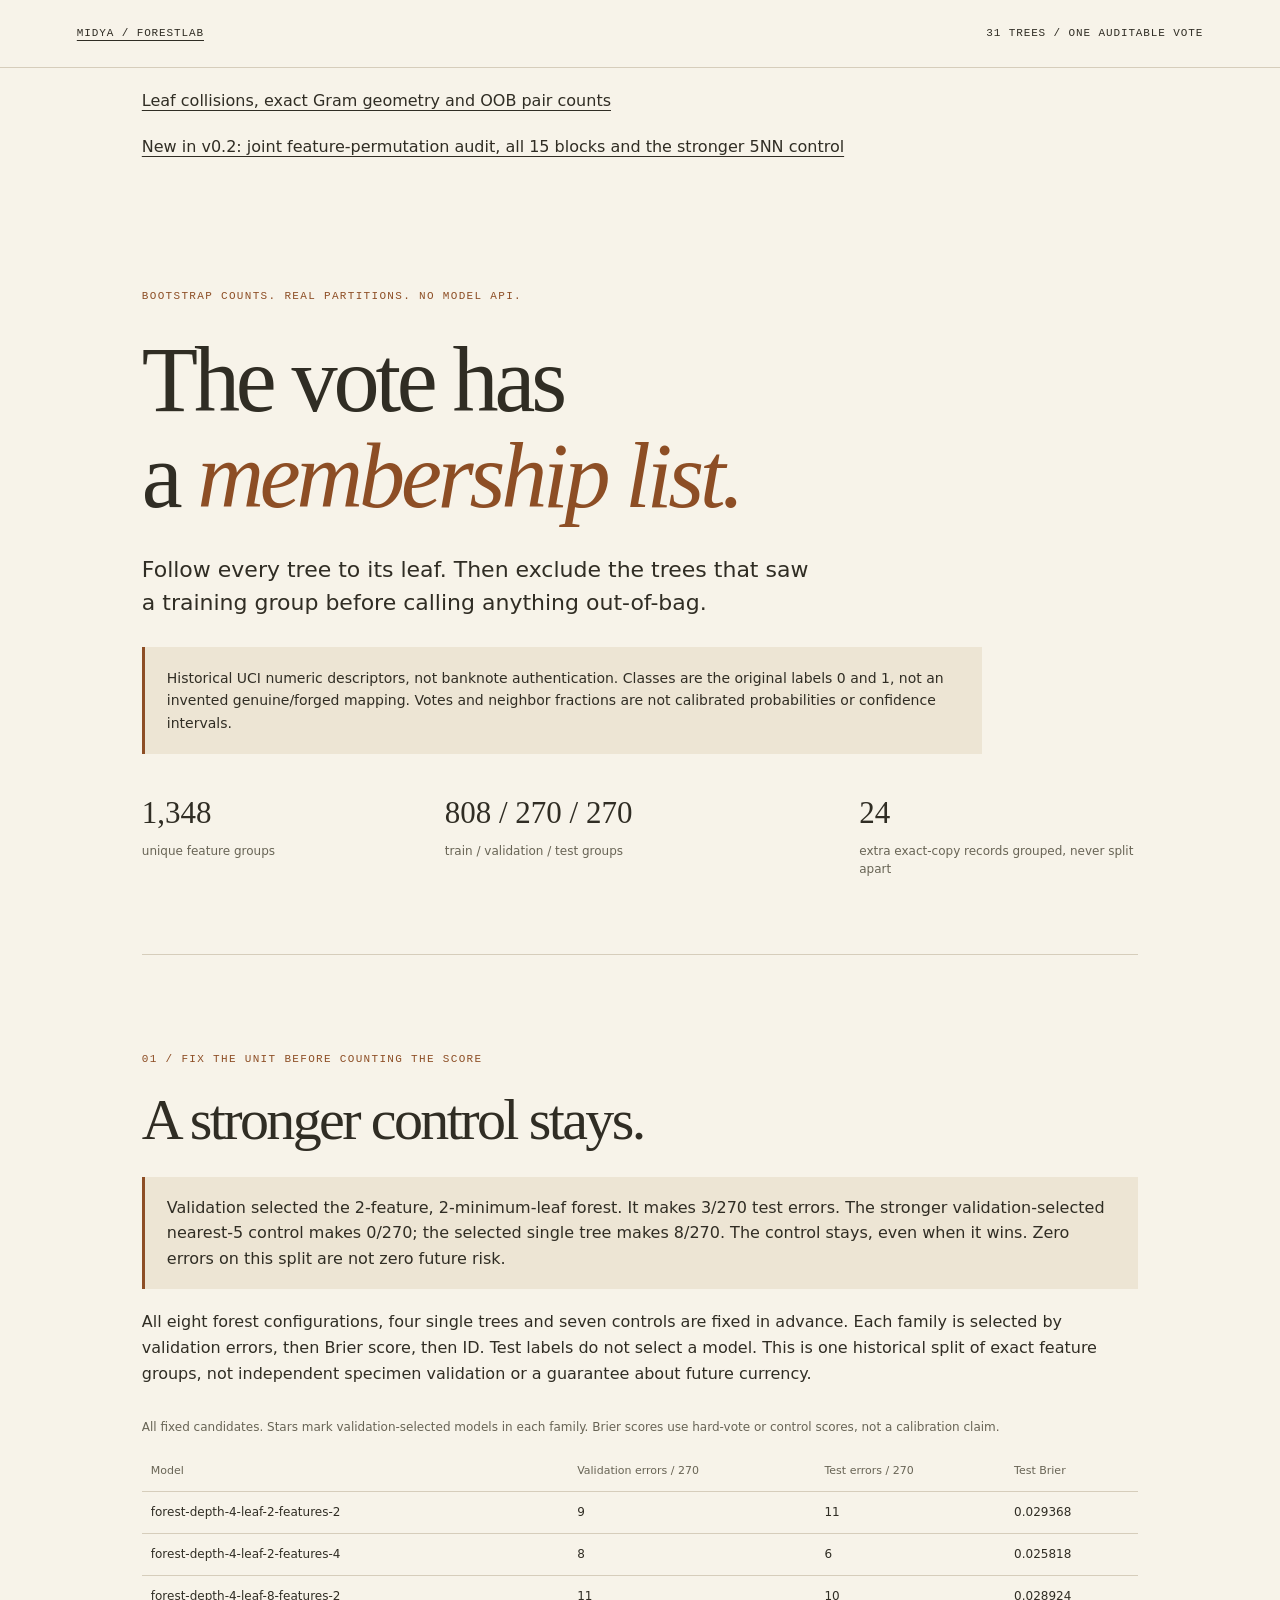
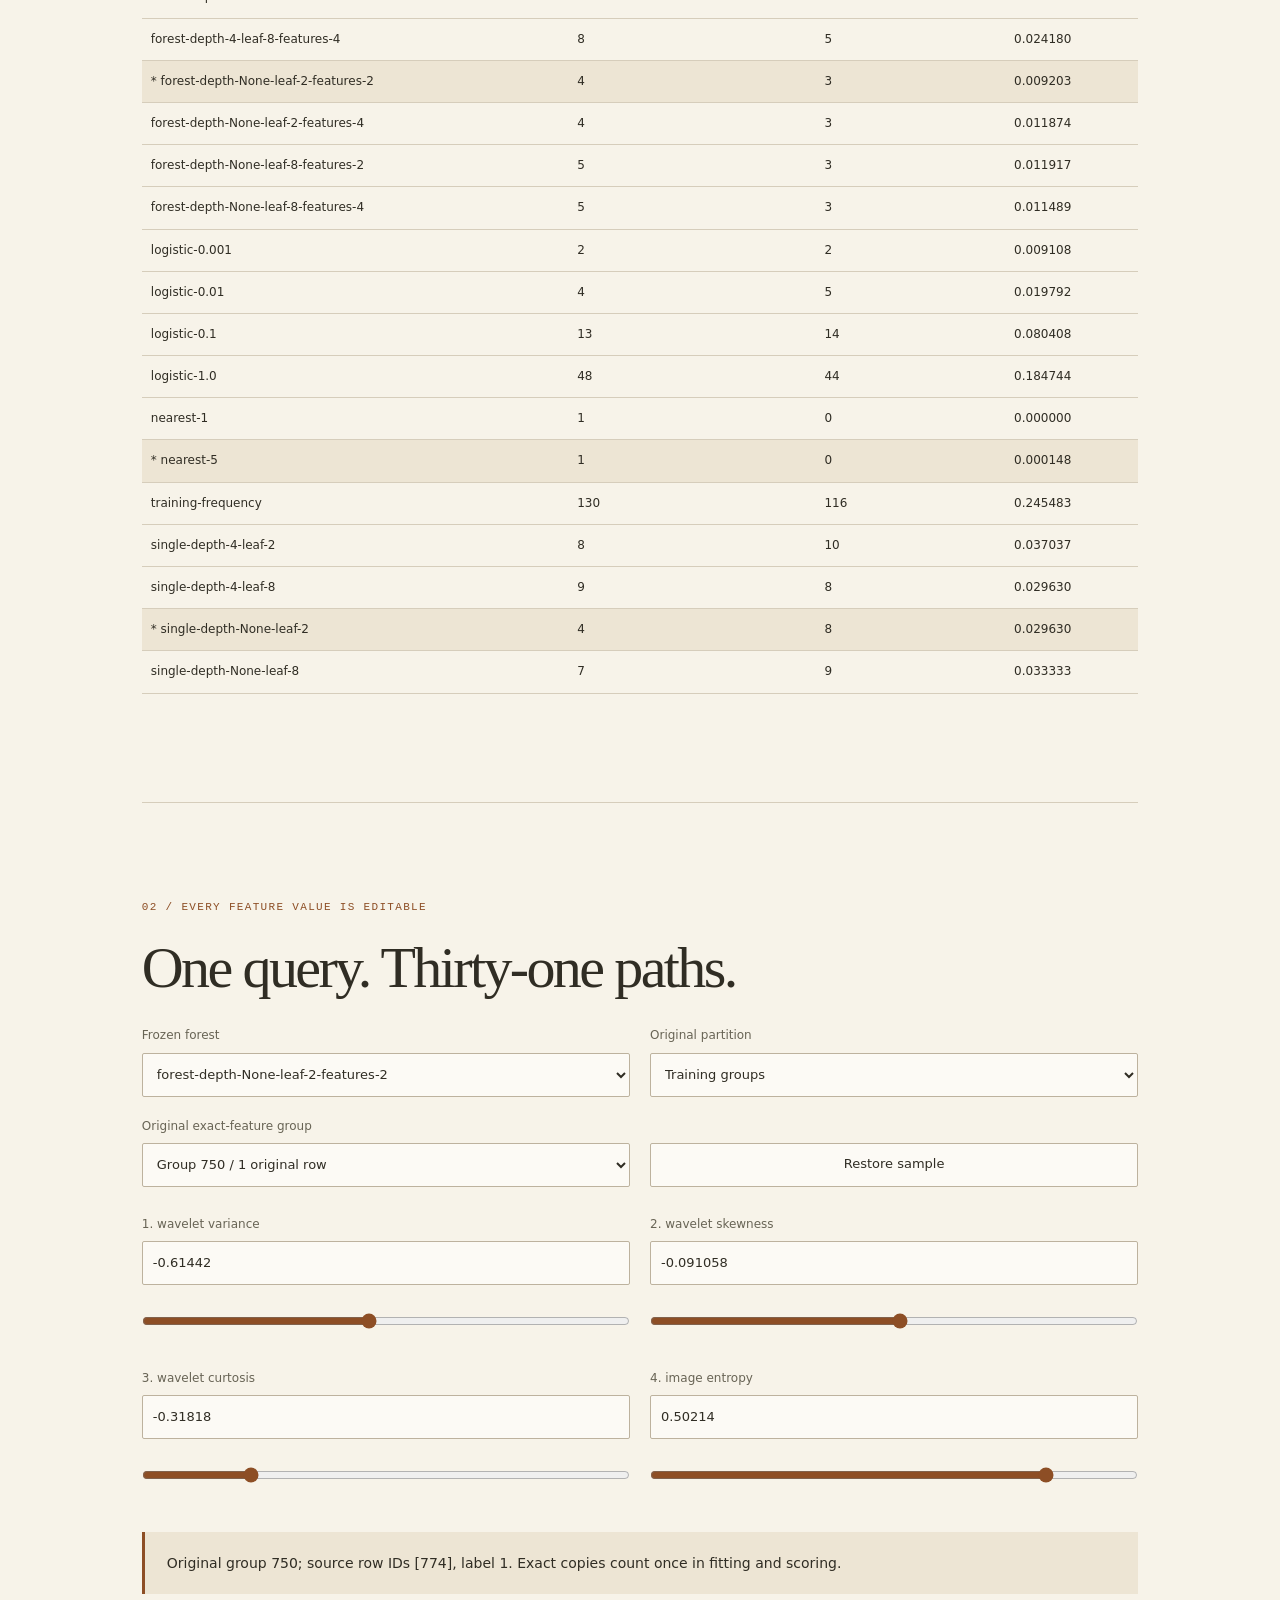
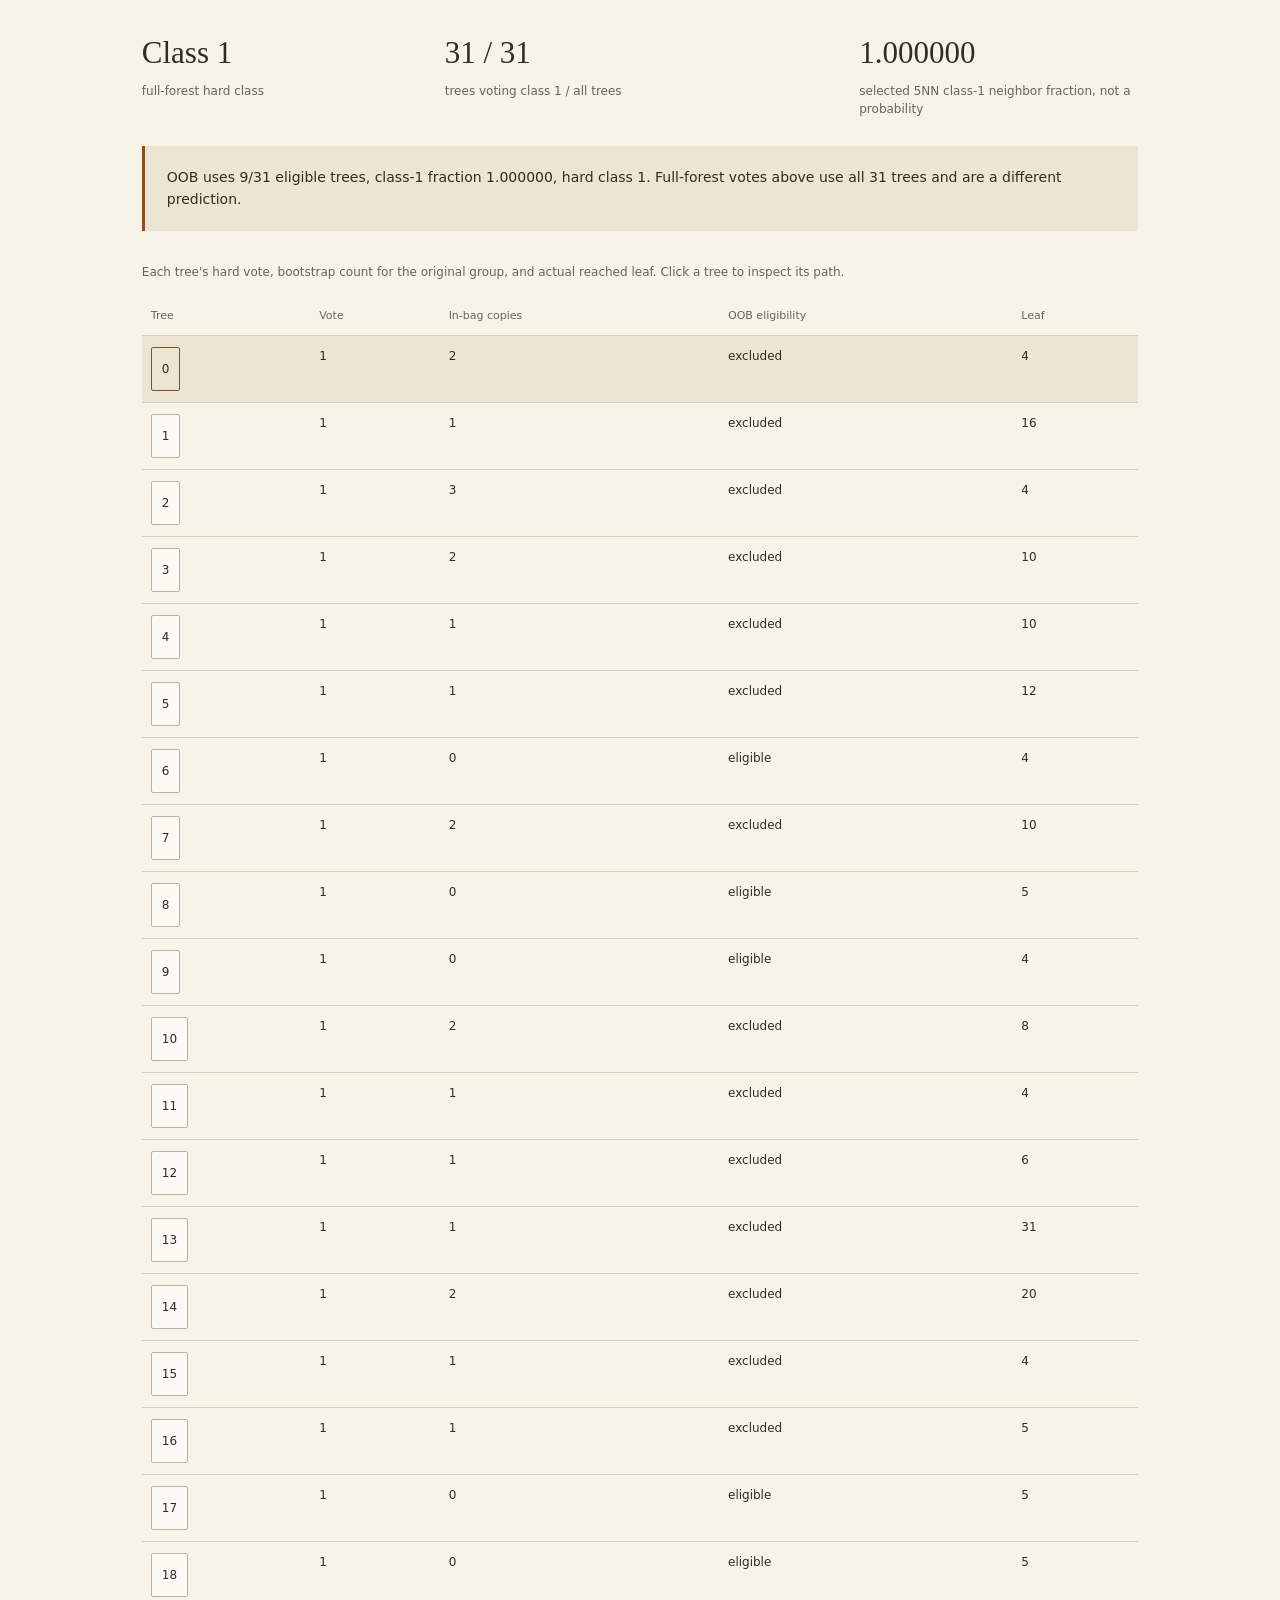
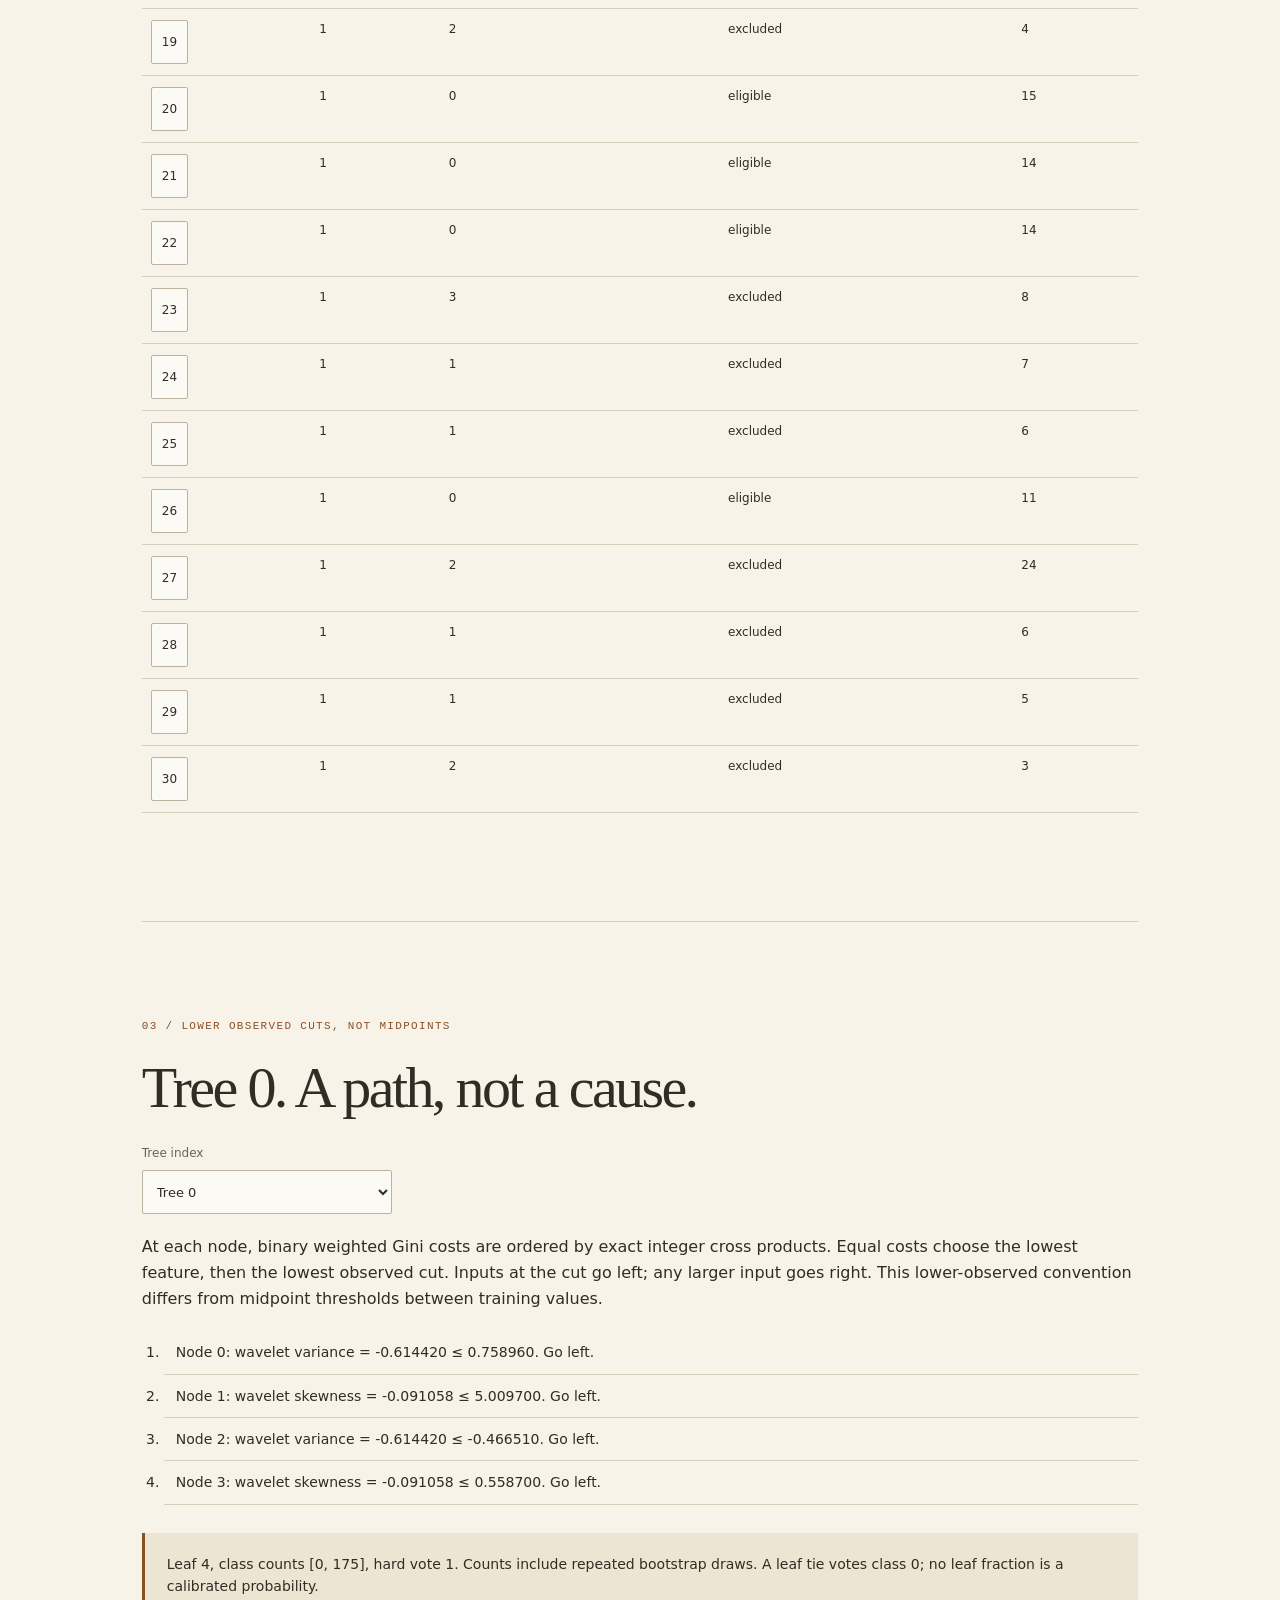
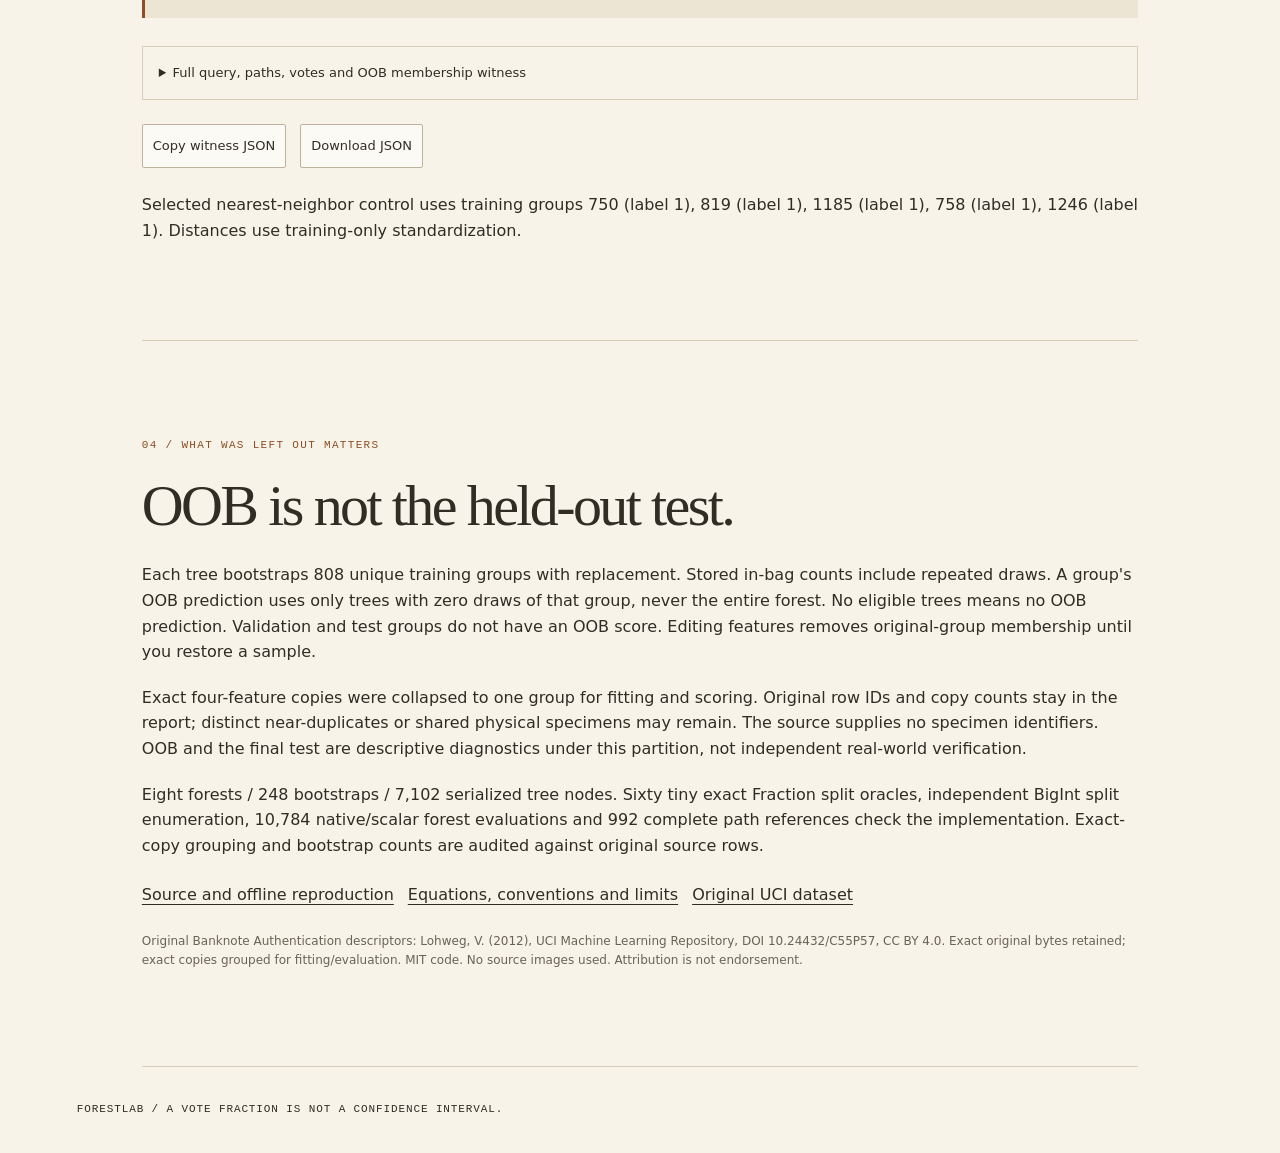
==== commit 71993921: "Update index.html" ====
--- a/docs/index.html
+++ b/docs/index.html
@@ -1,7 +1,7 @@
 <!doctype html>
 <html lang="en"><head><meta charset="utf-8"><meta name="viewport" content="width=device-width,initial-scale=1"><title>ForestLab | Votes have membership</title><meta name="description" content="From-scratch classification forests with exact Gini split ordering, original-data grouping and inspectable out-of-bag votes."><link rel="stylesheet" href="style.css"><script src="archive-0.js" defer></script><script src="archive-1.js" defer></script><script src="archive-2.js" defer></script><script src="archive-3.js" defer></script><script src="data.js" defer></script><script src="inference.js" defer></script><script src="app.js" defer></script></head><body>
 <header><a href="https://github.com/midya8/forestlab">MIDYA / FORESTLAB</a><span>31 TREES / ONE AUDITABLE VOTE</span></header>
-<main>
+<main><p><a href="proximity.html">Leaf collisions, exact Gram geometry and OOB pair counts</a></p>
 <p><a href="permutation.html">New in v0.2: joint feature-permutation audit, all 15 blocks and the stronger 5NN control</a></p><section class="hero"><p class="eyebrow">BOOTSTRAP COUNTS. REAL PARTITIONS. NO MODEL API.</p><h1>The vote has<br>a <em>membership list.</em></h1><p class="lede">Follow every tree to its leaf. Then exclude the trees that saw a training group before calling anything out-of-bag.</p><aside>Historical UCI numeric descriptors, not banknote authentication. Classes are the original labels 0 and 1, not an invented genuine/forged mapping. Votes and neighbor fractions are not calibrated probabilities or confidence intervals.</aside><div class="stats"><div><b>1,348</b><span>unique feature groups</span></div><div><b>808 / 270 / 270</b><span>train / validation / test groups</span></div><div><b>24</b><span>extra exact-copy records grouped, never split apart</span></div></div></section>
 <section><p class="eyebrow">01 / FIX THE UNIT BEFORE COUNTING THE SCORE</p><h2>A stronger control stays.</h2><p id="result-story"></p><p>All eight forest configurations, four single trees and seven controls are fixed in advance. Each family is selected by validation errors, then Brier score, then ID. Test labels do not select a model. This is one historical split of exact feature groups, not independent specimen validation or a guarantee about future currency.</p><div class="table-wrap"><table><caption>All fixed candidates. Stars mark validation-selected models in each family. Brier scores use hard-vote or control scores, not a calibration claim.</caption><thead><tr><th scope="col">Model</th><th scope="col">Validation errors / 270</th><th scope="col">Test errors / 270</th><th scope="col">Test Brier</th></tr></thead><tbody id="scores"></tbody></table></div></section>
 <section><p class="eyebrow">02 / EVERY FEATURE VALUE IS EDITABLE</p><h2>One query. Thirty-one paths.</h2><div class="controls"><label>Frozen forest<select id="model"></select></label><label>Original partition<select id="partition"><option value="train">Training groups</option><option value="validation">Validation groups</option><option value="test">Test groups</option></select></label><label>Original exact-feature group<select id="sample"></select></label><button id="reset">Restore sample</button></div><div id="features" class="features"></div><p id="query-note" class="note"></p><div class="stats"><div><b id="prediction">-</b><span>full-forest hard class</span></div><div><b id="fraction">-</b><span>trees voting class 1 / all trees</span></div><div><b id="neighbor-score">-</b><span>selected 5NN class-1 neighbor fraction, not a probability</span></div></div><div id="oob" class="oob" role="status"></div><div class="table-wrap"><table><caption>Each tree's hard vote, bootstrap count for the original group, and actual reached leaf. Click a tree to inspect its path.</caption><thead><tr><th scope="col">Tree</th><th scope="col">Vote</th><th scope="col">In-bag copies</th><th scope="col">OOB eligibility</th><th scope="col">Leaf</th></tr></thead><tbody id="votes"></tbody></table></div></section>
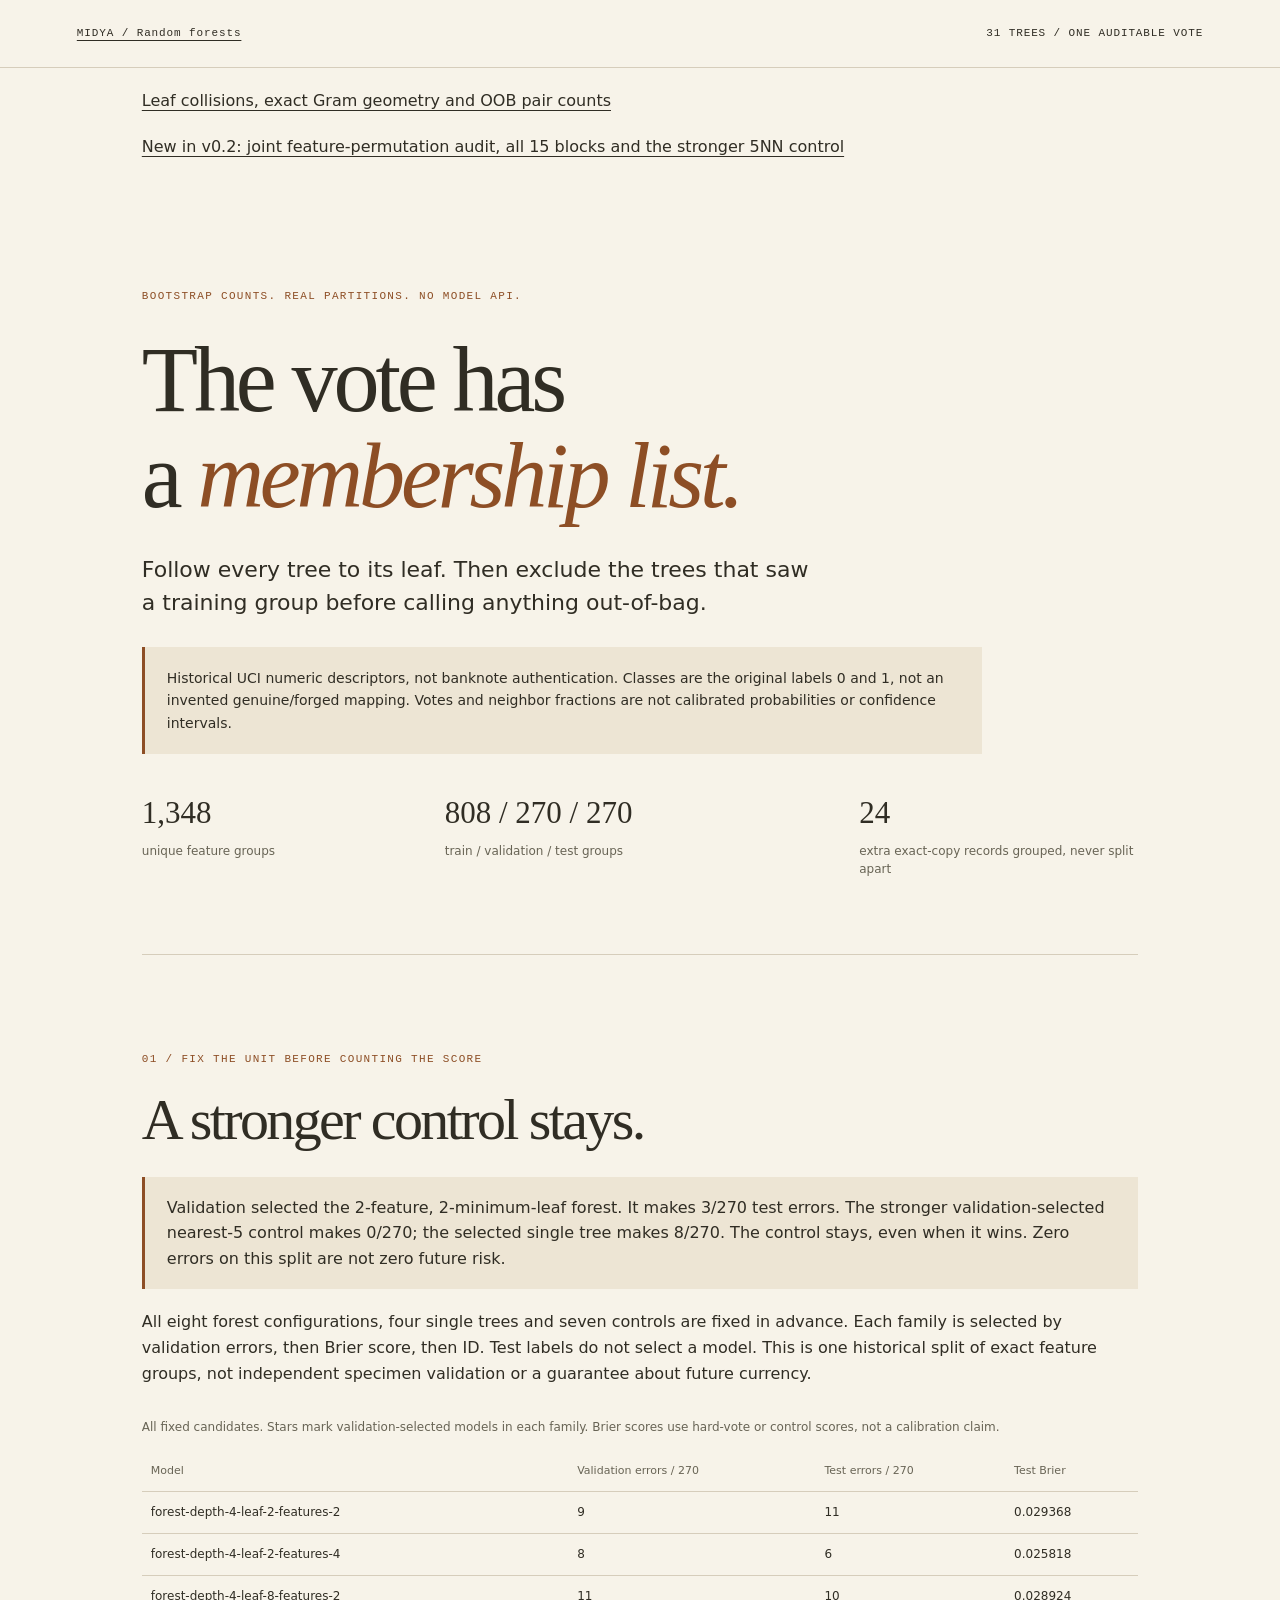
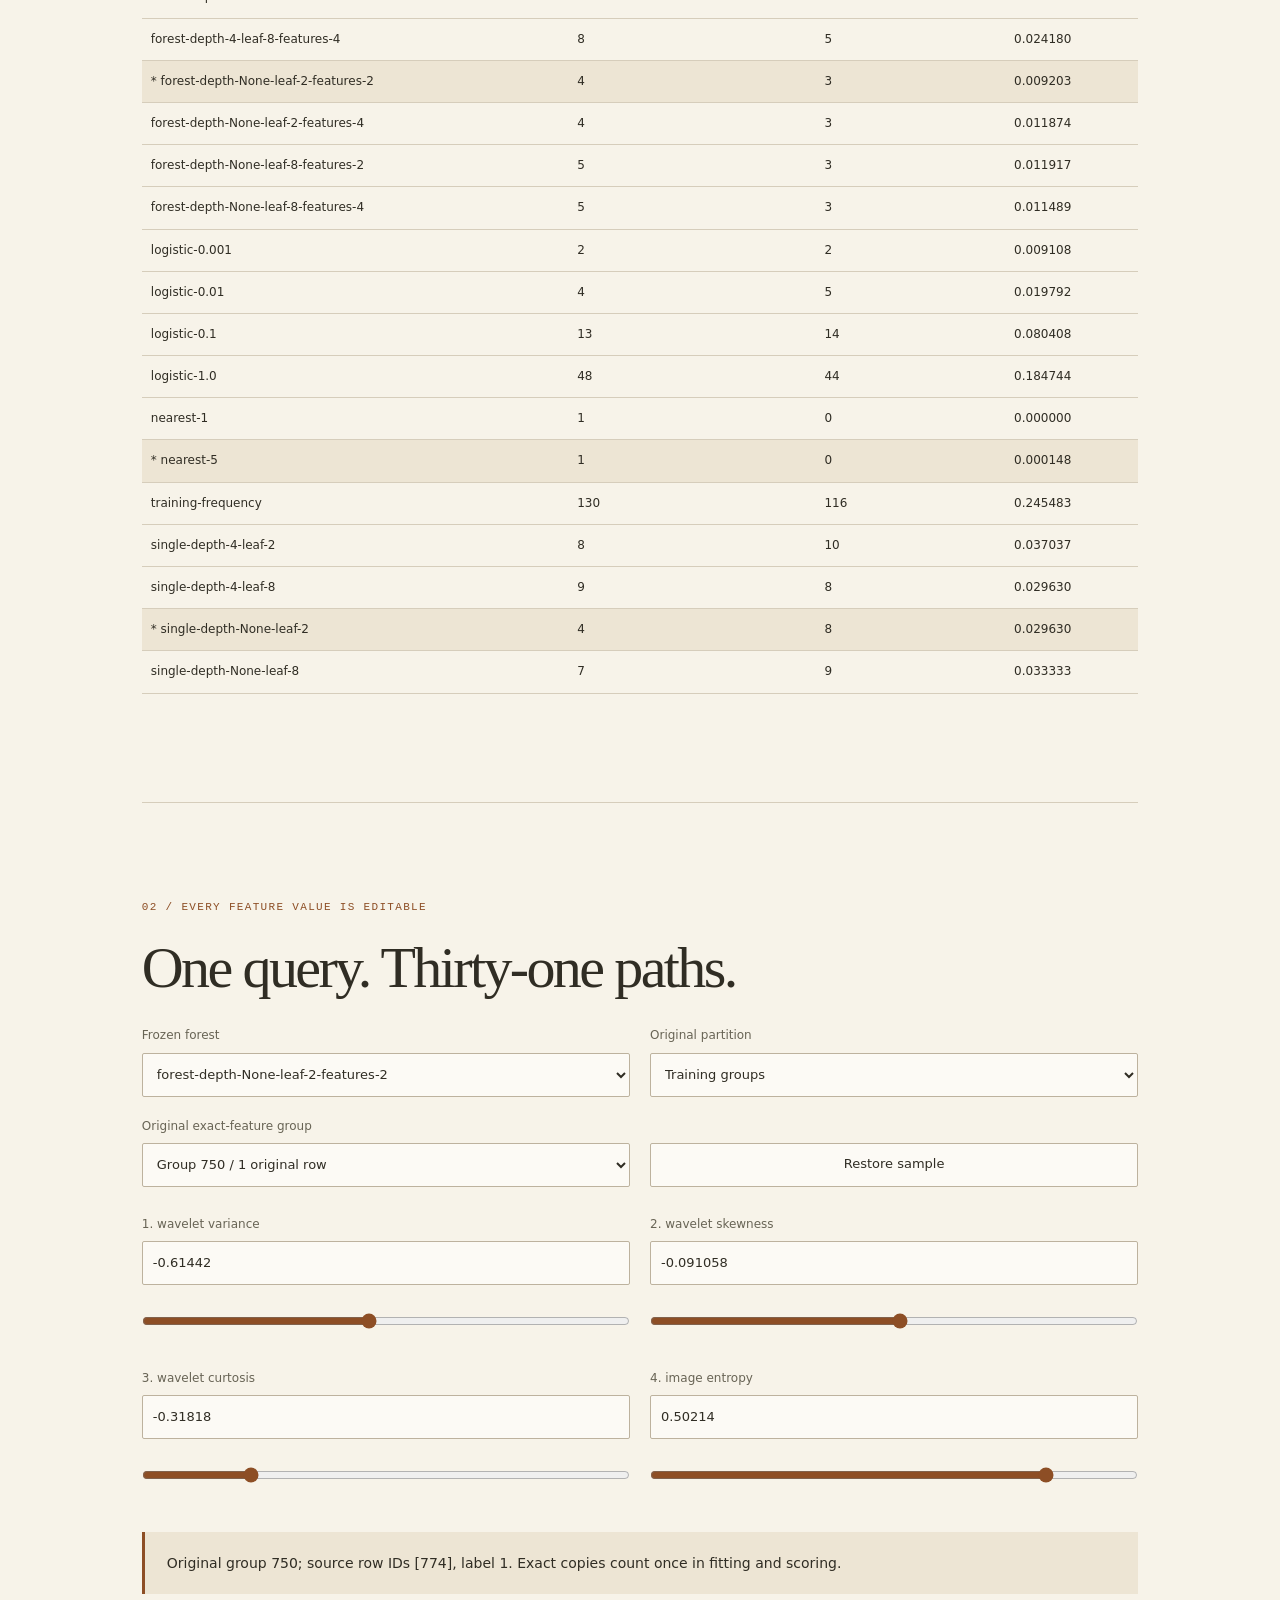
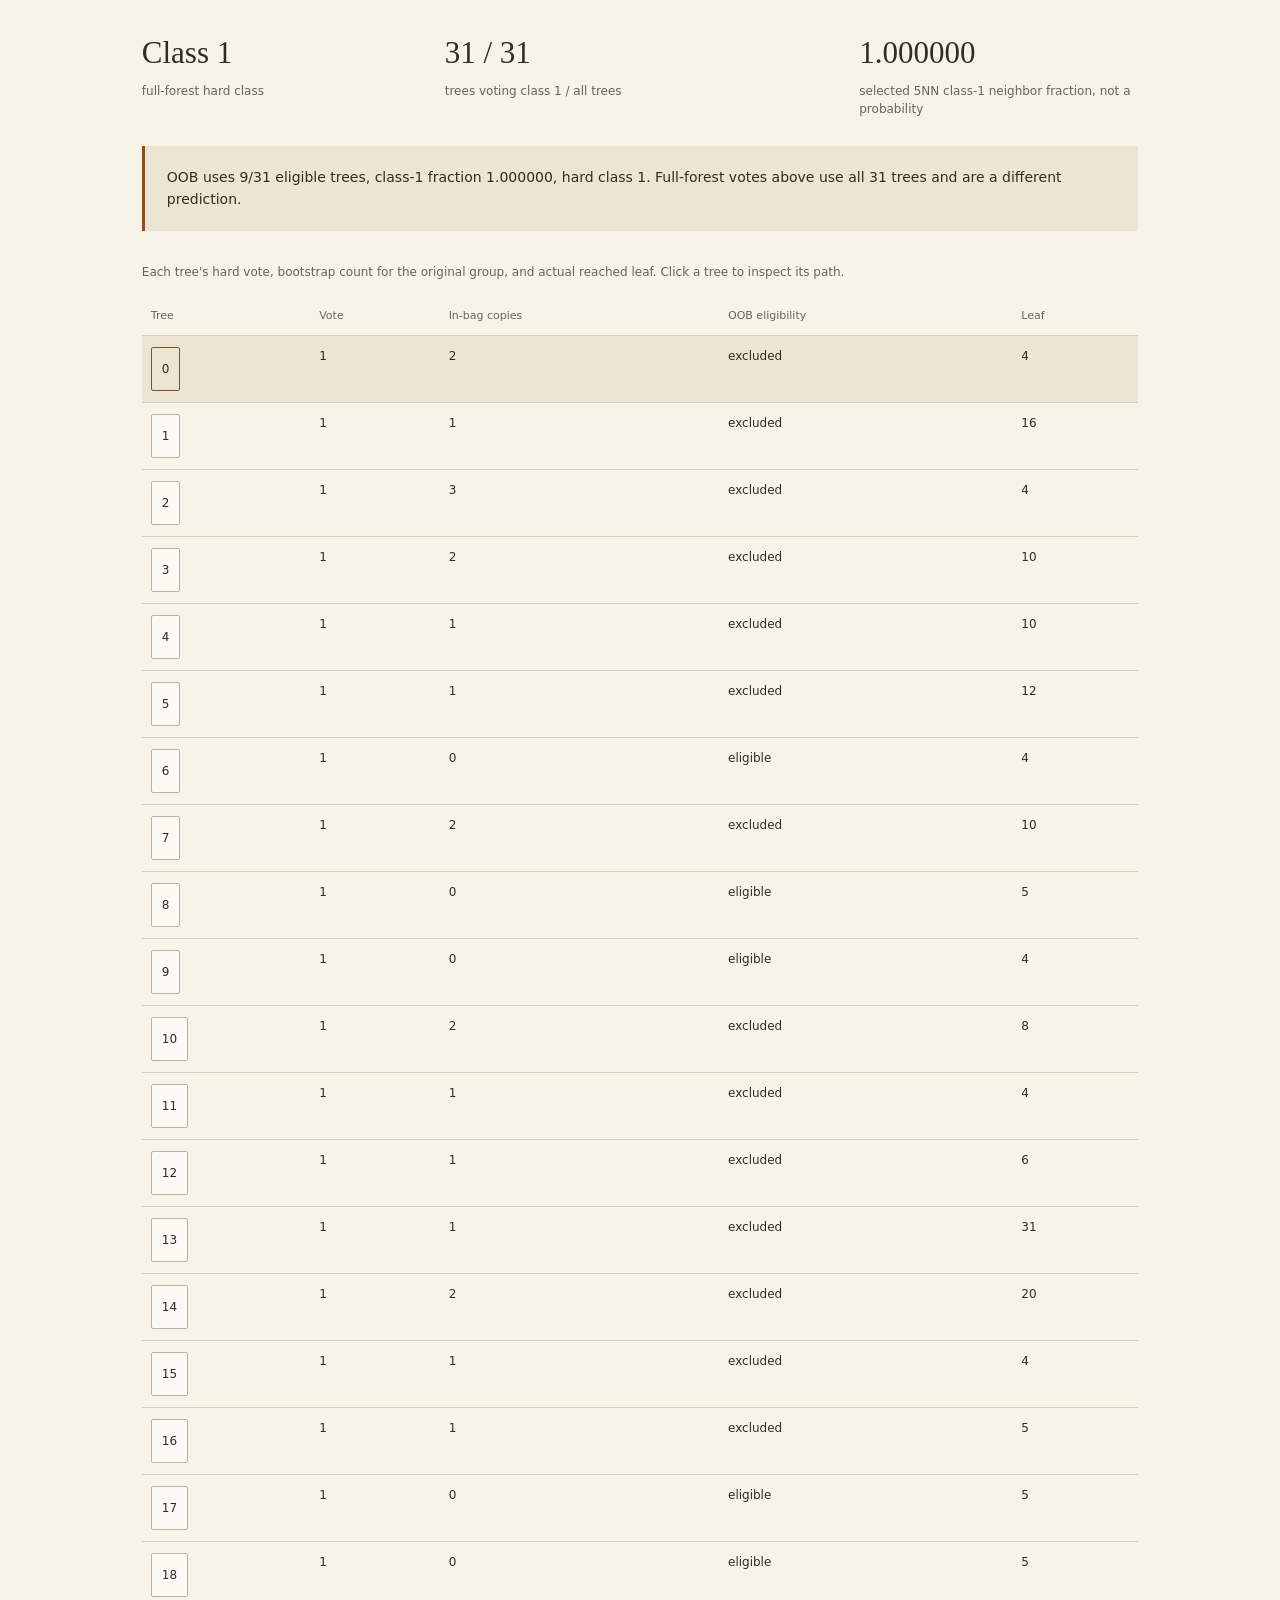
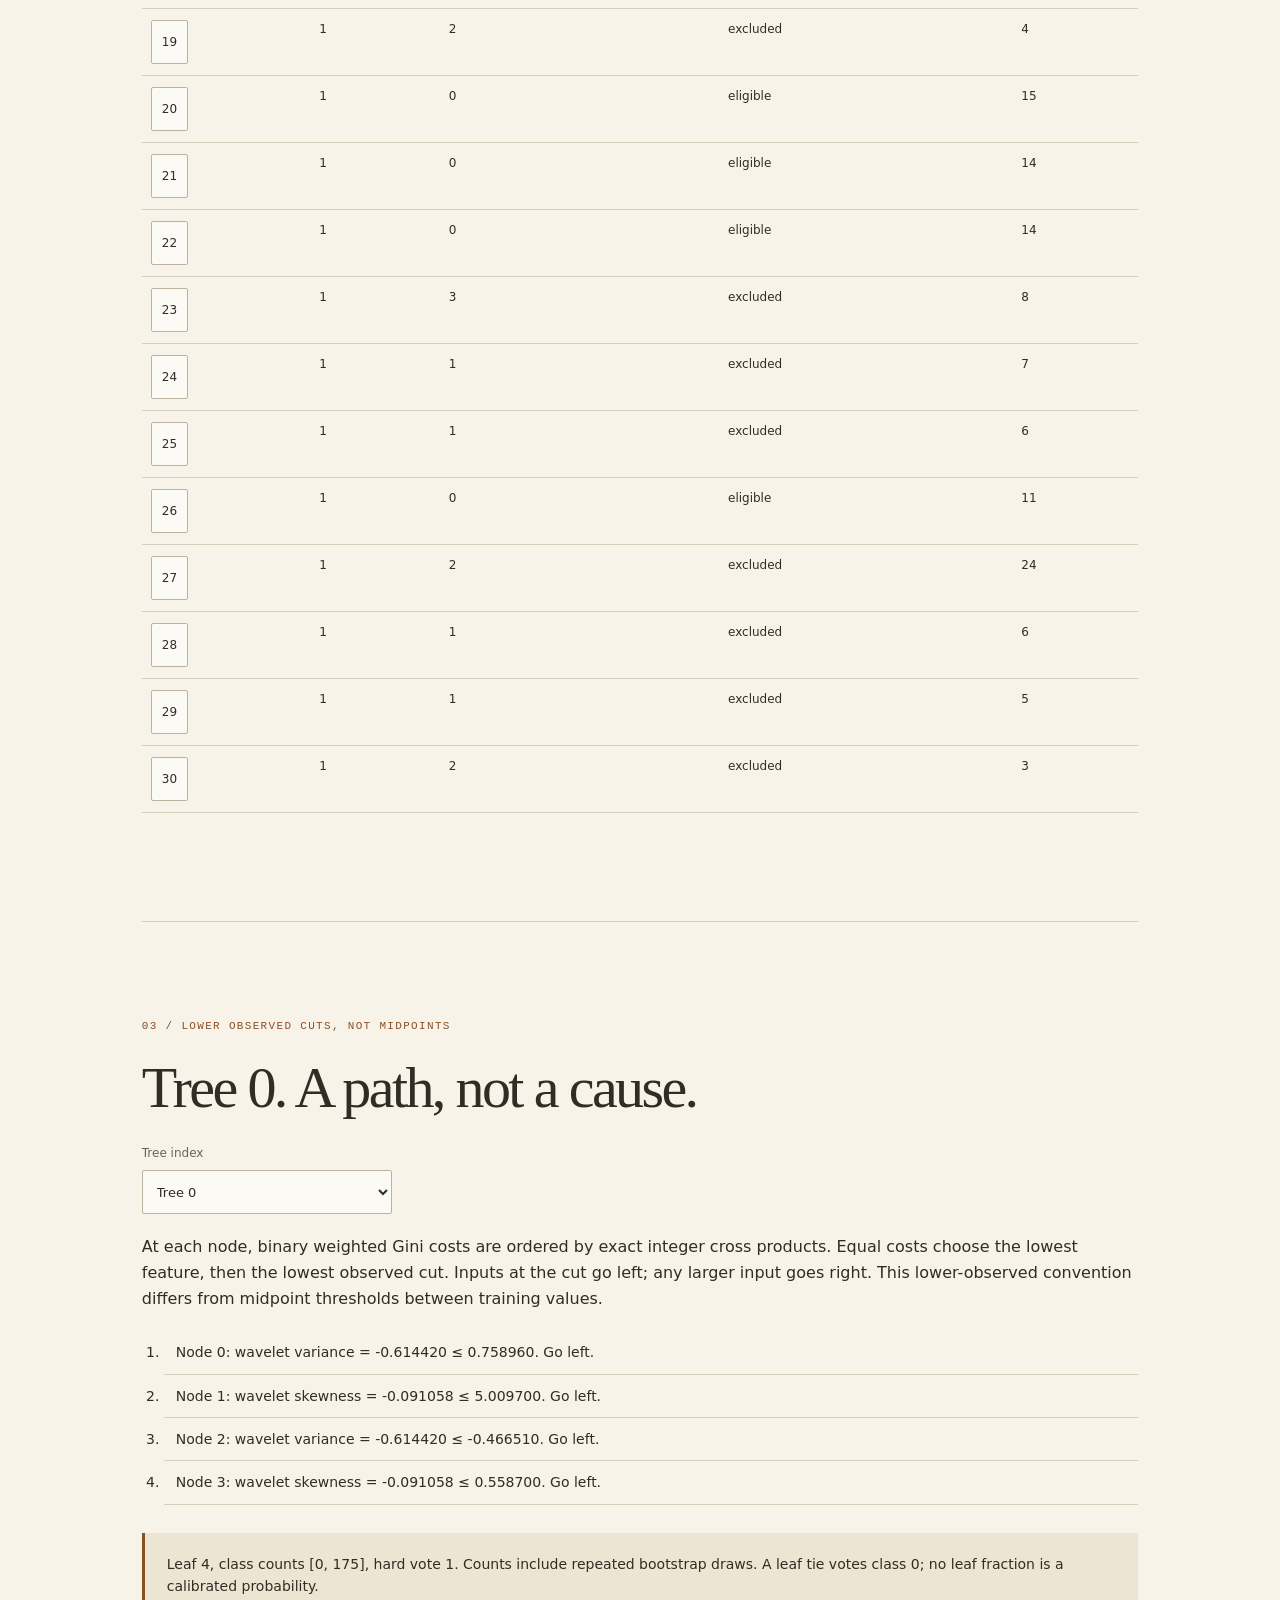
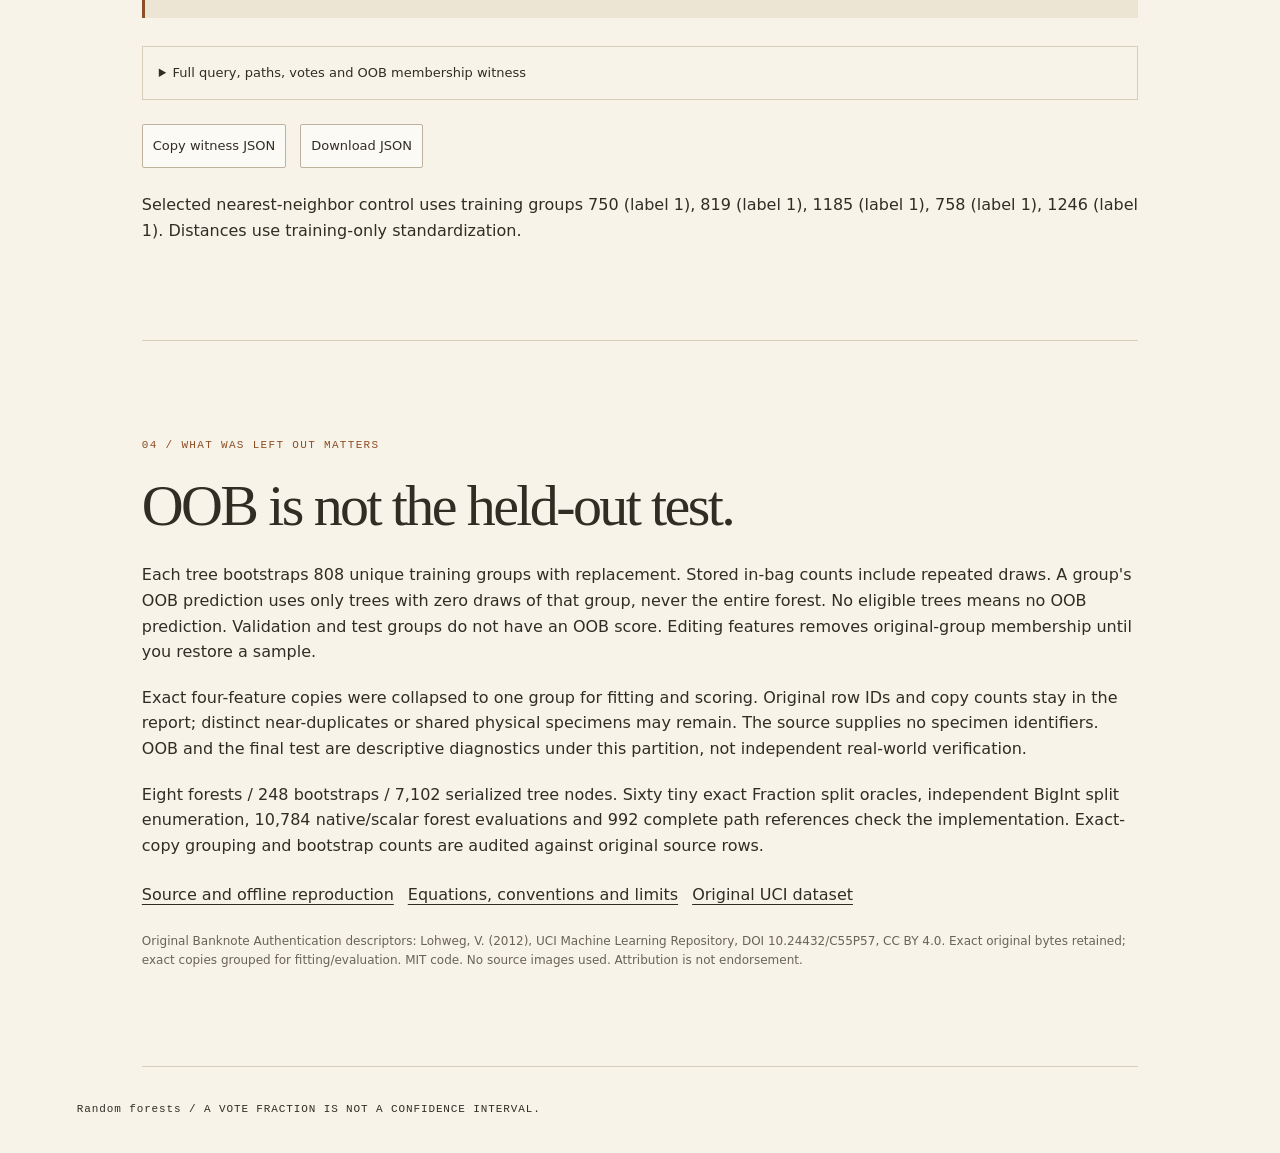
==== commit 58b019b3: "Update index.html for Random Forests project" ====
--- a/docs/index.html
+++ b/docs/index.html
@@ -1,10 +1,10 @@
 <!doctype html>
-<html lang="en"><head><meta charset="utf-8"><meta name="viewport" content="width=device-width,initial-scale=1"><title>ForestLab | Votes have membership</title><meta name="description" content="From-scratch classification forests with exact Gini split ordering, original-data grouping and inspectable out-of-bag votes."><link rel="stylesheet" href="style.css"><script src="archive-0.js" defer></script><script src="archive-1.js" defer></script><script src="archive-2.js" defer></script><script src="archive-3.js" defer></script><script src="data.js" defer></script><script src="inference.js" defer></script><script src="app.js" defer></script></head><body>
-<header><a href="https://github.com/midya8/forestlab">MIDYA / FORESTLAB</a><span>31 TREES / ONE AUDITABLE VOTE</span></header>
+<html lang="en"><head><meta charset="utf-8"><meta name="viewport" content="width=device-width,initial-scale=1"><title>Random forests | Votes have membership</title><meta name="description" content="From-scratch classification forests with exact Gini split ordering, original-data grouping and inspectable out-of-bag votes."><link rel="stylesheet" href="style.css"><script src="archive-0.js" defer></script><script src="archive-1.js" defer></script><script src="archive-2.js" defer></script><script src="archive-3.js" defer></script><script src="data.js" defer></script><script src="inference.js" defer></script><script src="app.js" defer></script></head><body>
+<header><a href="https://github.com/midya8/random-forests">MIDYA / Random forests</a><span>31 TREES / ONE AUDITABLE VOTE</span></header>
 <main><p><a href="proximity.html">Leaf collisions, exact Gram geometry and OOB pair counts</a></p>
 <p><a href="permutation.html">New in v0.2: joint feature-permutation audit, all 15 blocks and the stronger 5NN control</a></p><section class="hero"><p class="eyebrow">BOOTSTRAP COUNTS. REAL PARTITIONS. NO MODEL API.</p><h1>The vote has<br>a <em>membership list.</em></h1><p class="lede">Follow every tree to its leaf. Then exclude the trees that saw a training group before calling anything out-of-bag.</p><aside>Historical UCI numeric descriptors, not banknote authentication. Classes are the original labels 0 and 1, not an invented genuine/forged mapping. Votes and neighbor fractions are not calibrated probabilities or confidence intervals.</aside><div class="stats"><div><b>1,348</b><span>unique feature groups</span></div><div><b>808 / 270 / 270</b><span>train / validation / test groups</span></div><div><b>24</b><span>extra exact-copy records grouped, never split apart</span></div></div></section>
 <section><p class="eyebrow">01 / FIX THE UNIT BEFORE COUNTING THE SCORE</p><h2>A stronger control stays.</h2><p id="result-story"></p><p>All eight forest configurations, four single trees and seven controls are fixed in advance. Each family is selected by validation errors, then Brier score, then ID. Test labels do not select a model. This is one historical split of exact feature groups, not independent specimen validation or a guarantee about future currency.</p><div class="table-wrap"><table><caption>All fixed candidates. Stars mark validation-selected models in each family. Brier scores use hard-vote or control scores, not a calibration claim.</caption><thead><tr><th scope="col">Model</th><th scope="col">Validation errors / 270</th><th scope="col">Test errors / 270</th><th scope="col">Test Brier</th></tr></thead><tbody id="scores"></tbody></table></div></section>
 <section><p class="eyebrow">02 / EVERY FEATURE VALUE IS EDITABLE</p><h2>One query. Thirty-one paths.</h2><div class="controls"><label>Frozen forest<select id="model"></select></label><label>Original partition<select id="partition"><option value="train">Training groups</option><option value="validation">Validation groups</option><option value="test">Test groups</option></select></label><label>Original exact-feature group<select id="sample"></select></label><button id="reset">Restore sample</button></div><div id="features" class="features"></div><p id="query-note" class="note"></p><div class="stats"><div><b id="prediction">-</b><span>full-forest hard class</span></div><div><b id="fraction">-</b><span>trees voting class 1 / all trees</span></div><div><b id="neighbor-score">-</b><span>selected 5NN class-1 neighbor fraction, not a probability</span></div></div><div id="oob" class="oob" role="status"></div><div class="table-wrap"><table><caption>Each tree's hard vote, bootstrap count for the original group, and actual reached leaf. Click a tree to inspect its path.</caption><thead><tr><th scope="col">Tree</th><th scope="col">Vote</th><th scope="col">In-bag copies</th><th scope="col">OOB eligibility</th><th scope="col">Leaf</th></tr></thead><tbody id="votes"></tbody></table></div></section>
 <section><p class="eyebrow">03 / LOWER OBSERVED CUTS, NOT MIDPOINTS</p><h2 id="tree-title">A path is not an explanation of cause.</h2><label class="tree-select">Tree index<select id="tree"></select></label><p>At each node, binary weighted Gini costs are ordered by exact integer cross products. Equal costs choose the lowest feature, then the lowest observed cut. Inputs at the cut go left; any larger input goes right. This lower-observed convention differs from midpoint thresholds between training values.</p><div id="path"></div><p id="leaf" class="note"></p><details><summary>Full query, paths, votes and OOB membership witness</summary><pre id="witness"></pre></details><div class="actions"><button id="copy">Copy witness JSON</button><button id="download">Download JSON</button></div><p id="copy-status" role="status"></p><p id="neighbors"></p></section>
-<section><p class="eyebrow">04 / WHAT WAS LEFT OUT MATTERS</p><h2>OOB is not the held-out test.</h2><p>Each tree bootstraps 808 unique training groups with replacement. Stored in-bag counts include repeated draws. A group's OOB prediction uses only trees with zero draws of that group, never the entire forest. No eligible trees means no OOB prediction. Validation and test groups do not have an OOB score. Editing features removes original-group membership until you restore a sample.</p><p>Exact four-feature copies were collapsed to one group for fitting and scoring. Original row IDs and copy counts stay in the report; distinct near-duplicates or shared physical specimens may remain. The source supplies no specimen identifiers. OOB and the final test are descriptive diagnostics under this partition, not independent real-world verification.</p><p id="audit-summary"></p><div class="links"><a href="https://github.com/midya8/forestlab">Source and offline reproduction</a><a href="https://github.com/midya8/forestlab/blob/main/METHOD.md">Equations, conventions and limits</a><a href="https://archive.ics.uci.edu/dataset/267/banknote+authentication">Original UCI dataset</a></div><p class="small">Original Banknote Authentication descriptors: Lohweg, V. (2012), UCI Machine Learning Repository, DOI 10.24432/C55P57, CC BY 4.0. Exact original bytes retained; exact copies grouped for fitting/evaluation. MIT code. No source images used. Attribution is not endorsement.</p></section>
-</main><footer>FORESTLAB / A VOTE FRACTION IS NOT A CONFIDENCE INTERVAL.</footer></body></html>
+<section><p class="eyebrow">04 / WHAT WAS LEFT OUT MATTERS</p><h2>OOB is not the held-out test.</h2><p>Each tree bootstraps 808 unique training groups with replacement. Stored in-bag counts include repeated draws. A group's OOB prediction uses only trees with zero draws of that group, never the entire forest. No eligible trees means no OOB prediction. Validation and test groups do not have an OOB score. Editing features removes original-group membership until you restore a sample.</p><p>Exact four-feature copies were collapsed to one group for fitting and scoring. Original row IDs and copy counts stay in the report; distinct near-duplicates or shared physical specimens may remain. The source supplies no specimen identifiers. OOB and the final test are descriptive diagnostics under this partition, not independent real-world verification.</p><p id="audit-summary"></p><div class="links"><a href="https://github.com/midya8/random-forests">Source and offline reproduction</a><a href="https://github.com/midya8/random-forests/blob/main/METHOD.md">Equations, conventions and limits</a><a href="https://archive.ics.uci.edu/dataset/267/banknote+authentication">Original UCI dataset</a></div><p class="small">Original Banknote Authentication descriptors: Lohweg, V. (2012), UCI Machine Learning Repository, DOI 10.24432/C55P57, CC BY 4.0. Exact original bytes retained; exact copies grouped for fitting/evaluation. MIT code. No source images used. Attribution is not endorsement.</p></section>
+</main><footer>Random forests / A VOTE FRACTION IS NOT A CONFIDENCE INTERVAL.</footer></body></html>
